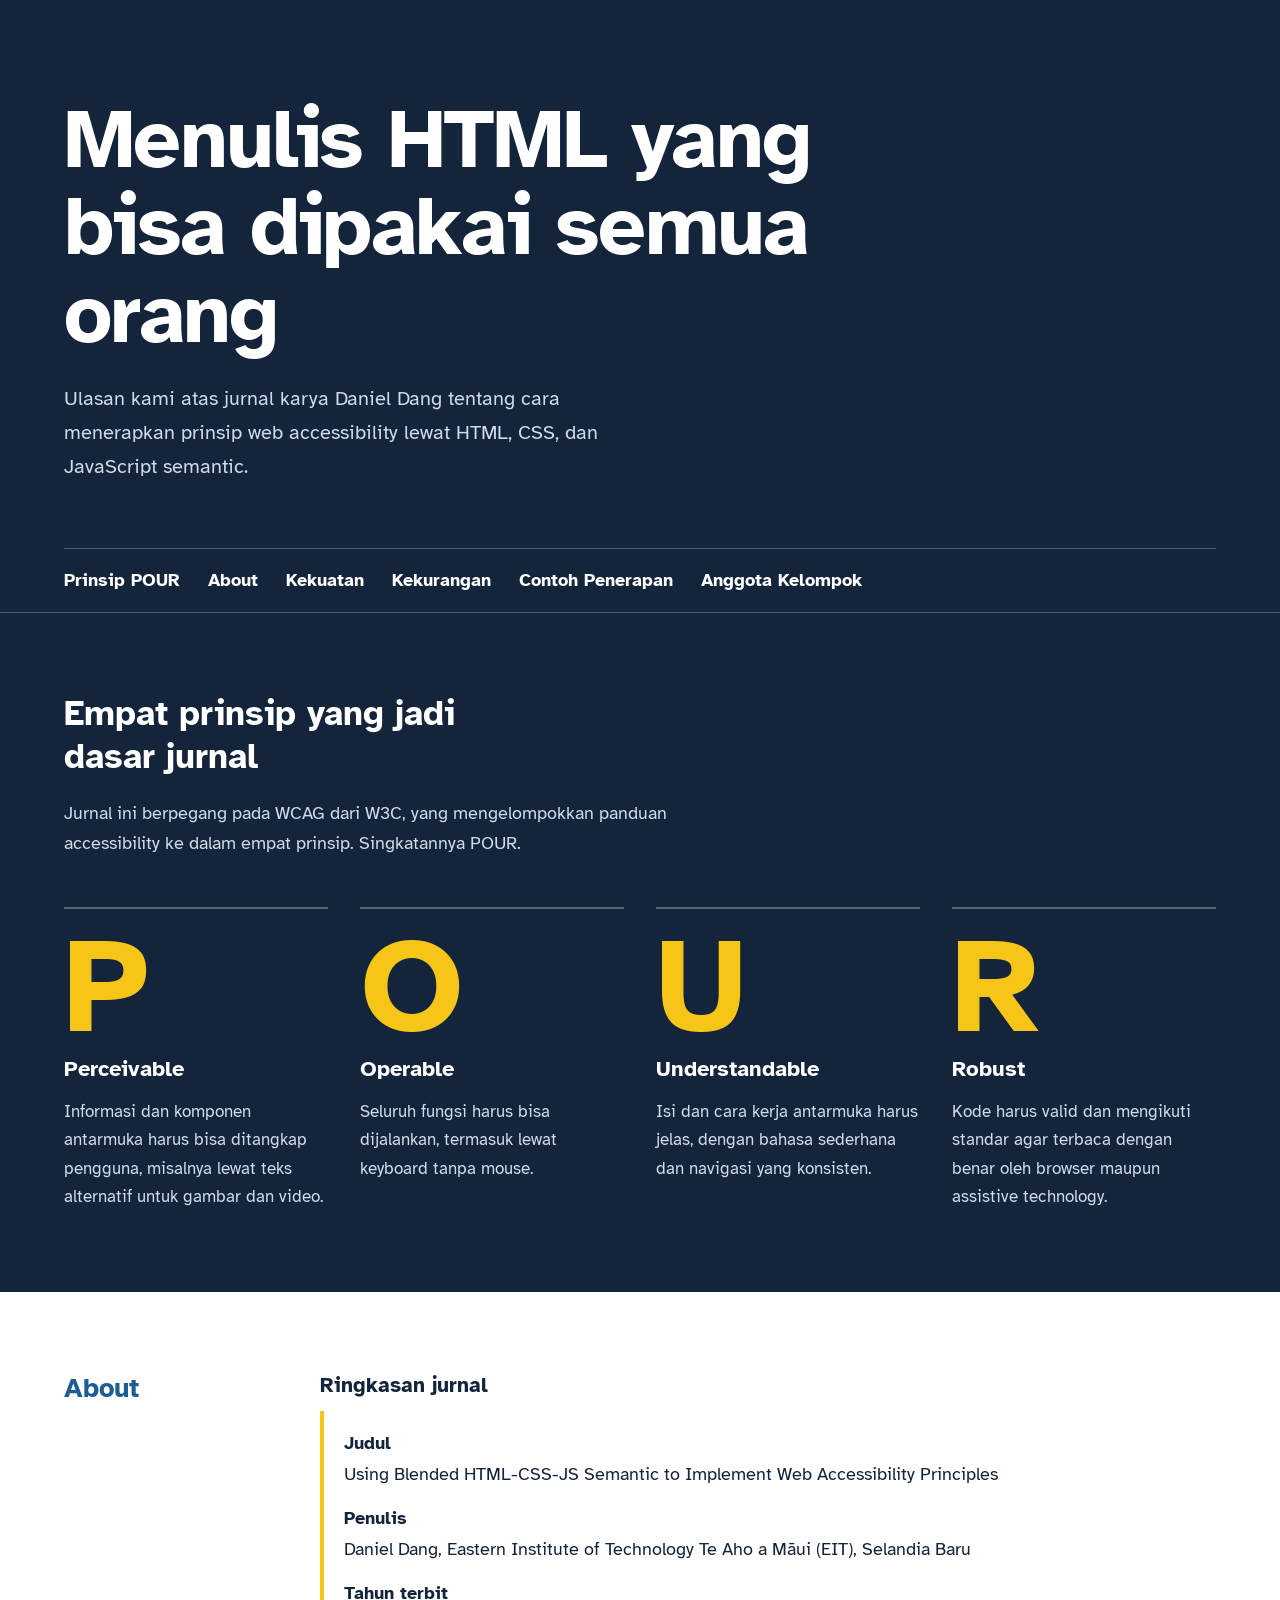
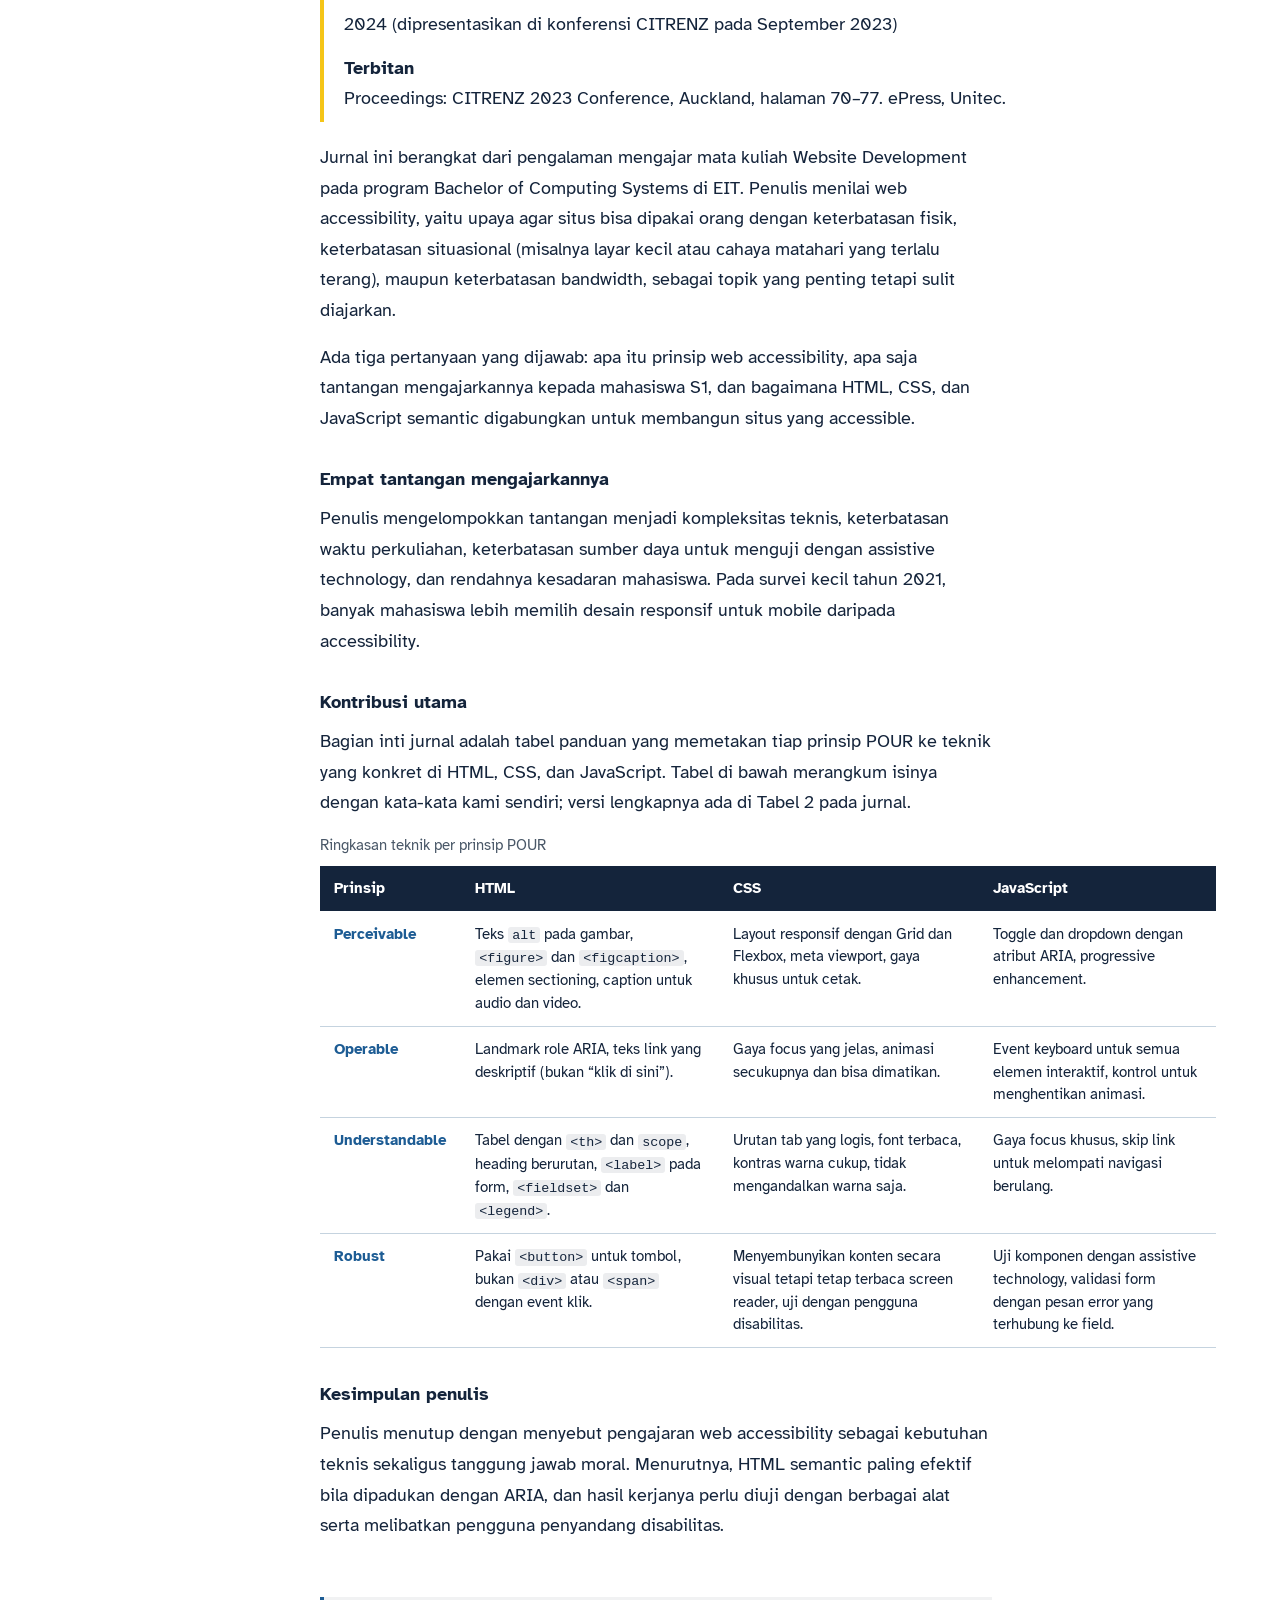
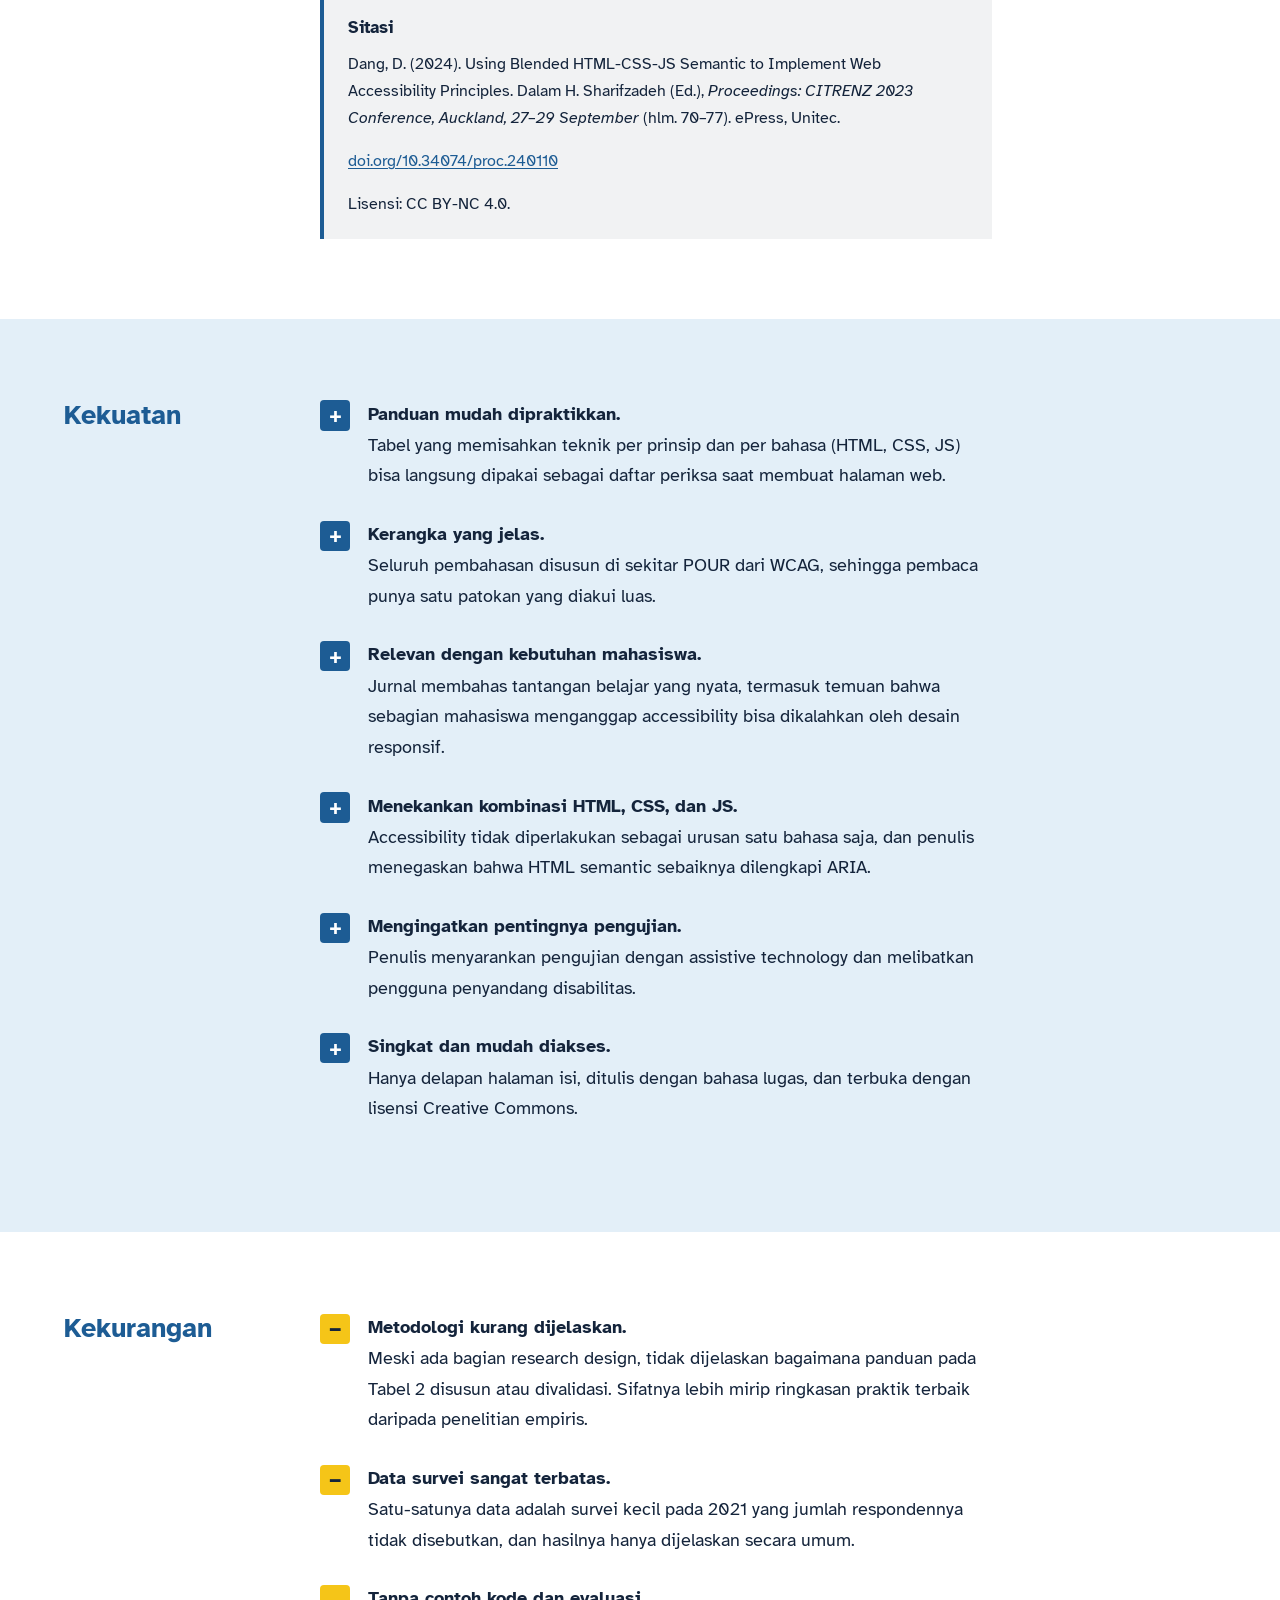
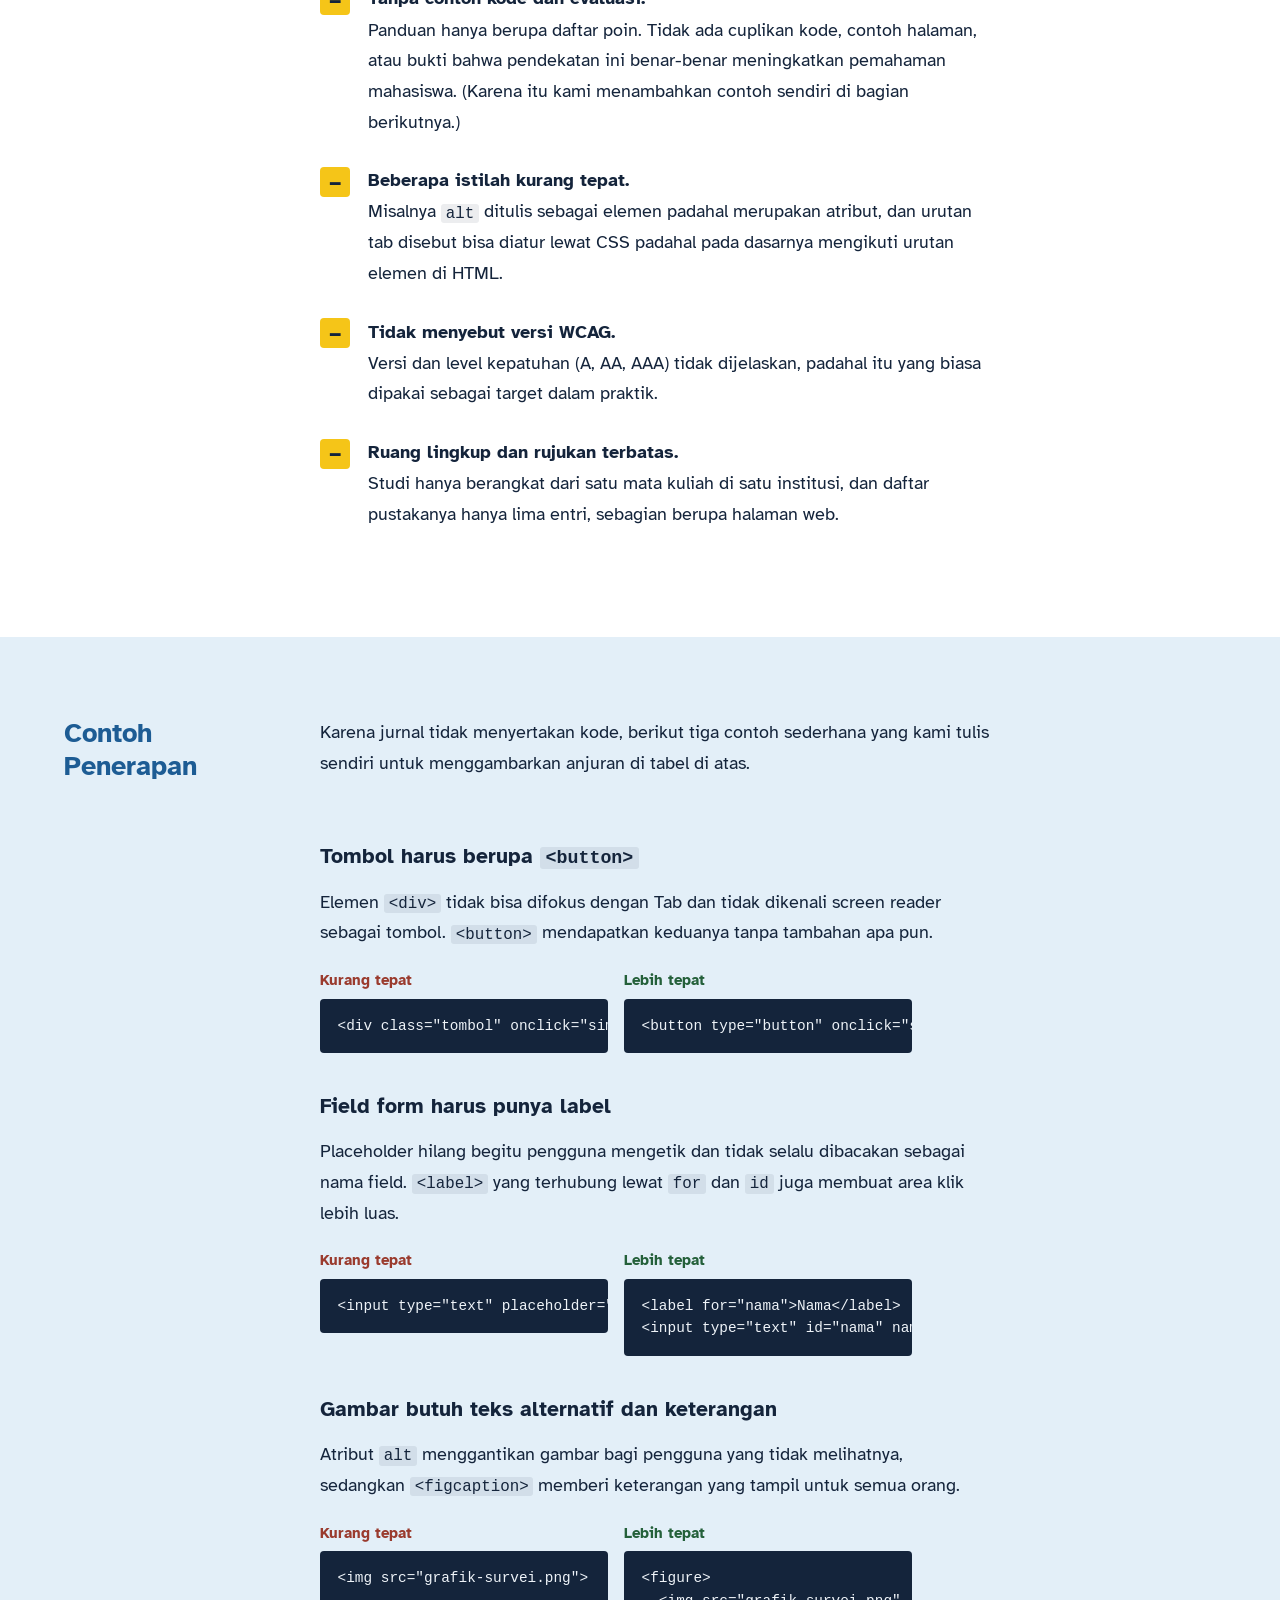
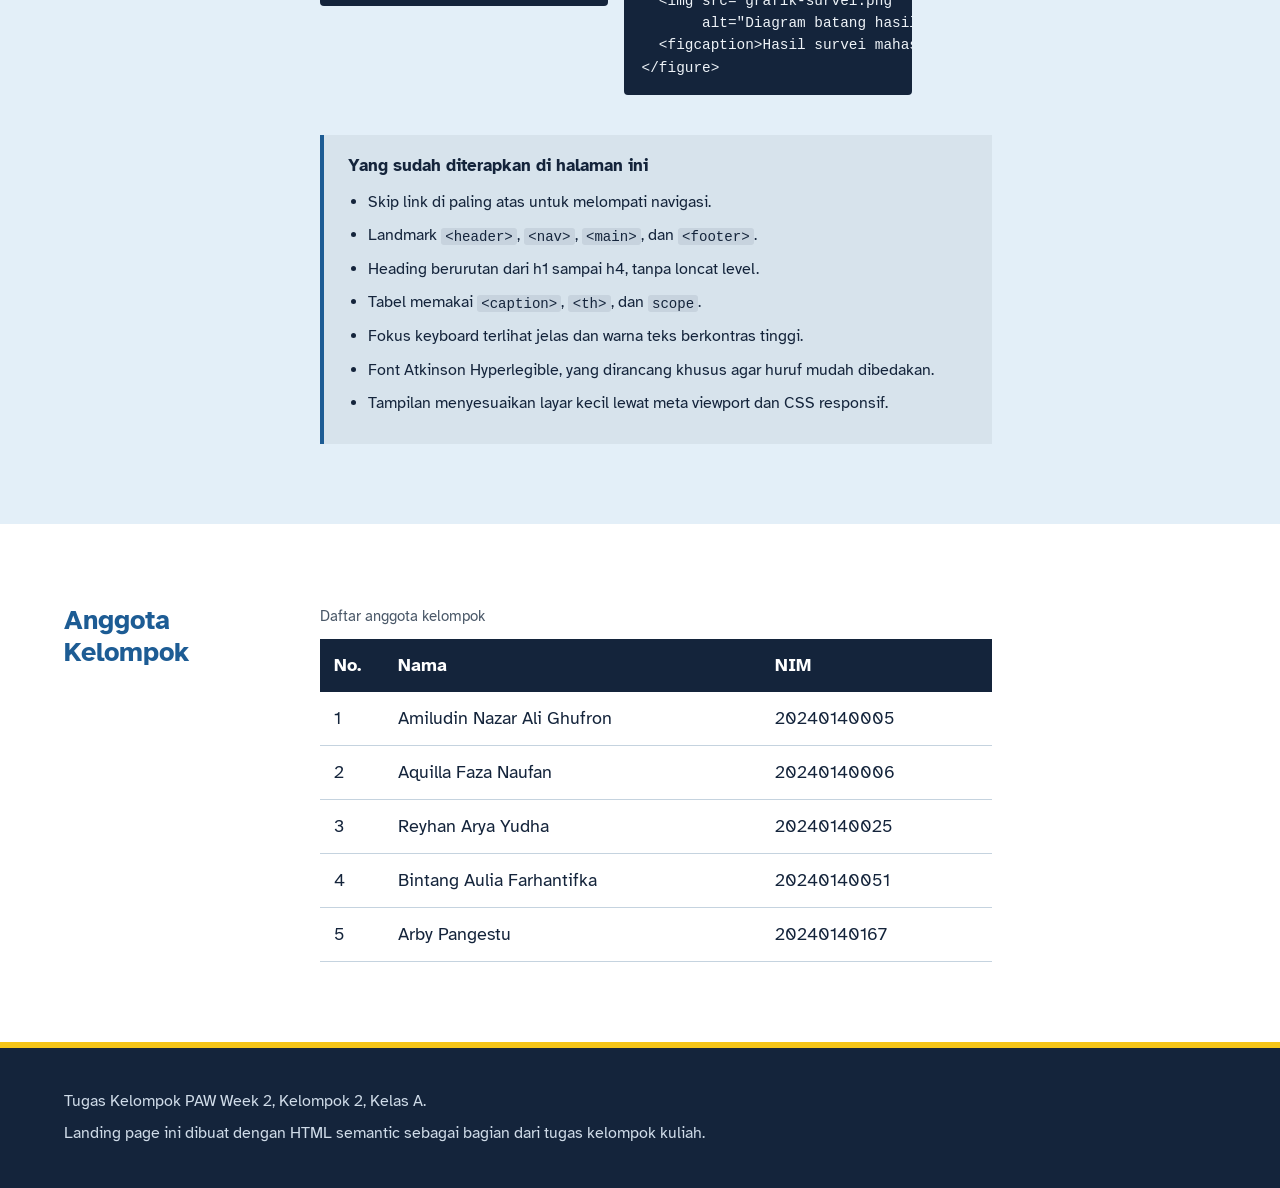
==== index.html @ 404c55da "Membuat HTML Semantic (tugas week 2)" ====
<!DOCTYPE html>
<html lang="id">
<head>
  <meta charset="UTF-8">
  <meta name="viewport" content="width=device-width, initial-scale=1">
  <title>Web Accessibility dan HTML-CSS-JS Semantic | Review Jurnal</title>
  <meta name="description" content="Review jurnal Using Blended HTML-CSS-JS Semantic to Implement Web Accessibility Principles karya Daniel Dang.">

  <!-- Atkinson Hyperlegible: font yang dirancang Braille Institute untuk keterbacaan. Jika offline, otomatis memakai font sistem. -->
  <link rel="preconnect" href="https://fonts.googleapis.com">
  <link rel="preconnect" href="https://fonts.gstatic.com" crossorigin>
  <link href="https://fonts.googleapis.com/css2?family=Atkinson+Hyperlegible:ital,wght@0,400;0,700;1,400&display=swap" rel="stylesheet">

  <link rel="stylesheet" href="style.css">
</head>
<body>

  <a class="skip-link" href="#konten">Lewati ke konten utama</a>

  <header>
    <h1>Menulis HTML yang bisa dipakai semua orang</h1>
    <p class="subtitle">
      Ulasan kami atas jurnal karya Daniel Dang tentang cara menerapkan
      prinsip web accessibility lewat HTML, CSS, dan JavaScript semantic.
    </p>

    <nav aria-label="Navigasi bagian halaman">
      <ul>
        <li><a href="#pour">Prinsip POUR</a></li>
        <li><a href="#about">About</a></li>
        <li><a href="#kekuatan">Kekuatan</a></li>
        <li><a href="#kekurangan">Kekurangan</a></li>
        <li><a href="#contoh">Contoh Penerapan</a></li>
        <li><a href="#anggota">Anggota Kelompok</a></li>
      </ul>
    </nav>
  </header>

  <main id="konten">

    <section id="pour" aria-labelledby="judul-pour">
      <h2 id="judul-pour">Empat prinsip yang jadi dasar jurnal</h2>
      <p>
        Jurnal ini berpegang pada WCAG dari W3C, yang mengelompokkan panduan
        accessibility ke dalam empat prinsip. Singkatannya POUR.
      </p>
      <dl>
        <div>
          <dt data-huruf="P">Perceivable</dt>
          <dd>Informasi dan komponen antarmuka harus bisa ditangkap pengguna, misalnya lewat teks alternatif untuk gambar dan video.</dd>
        </div>
        <div>
          <dt data-huruf="O">Operable</dt>
          <dd>Seluruh fungsi harus bisa dijalankan, termasuk lewat keyboard tanpa mouse.</dd>
        </div>
        <div>
          <dt data-huruf="U">Understandable</dt>
          <dd>Isi dan cara kerja antarmuka harus jelas, dengan bahasa sederhana dan navigasi yang konsisten.</dd>
        </div>
        <div>
          <dt data-huruf="R">Robust</dt>
          <dd>Kode harus valid dan mengikuti standar agar terbaca dengan benar oleh browser maupun assistive technology.</dd>
        </div>
      </dl>
    </section>

    <section id="about" aria-labelledby="judul-about">
      <h2 id="judul-about">About</h2>

      <article>
        <h3>Ringkasan jurnal</h3>

        <dl class="meta">
          <dt>Judul</dt>
          <dd>Using Blended HTML-CSS-JS Semantic to Implement Web Accessibility Principles</dd>

          <dt>Penulis</dt>
          <dd>Daniel Dang, Eastern Institute of Technology Te Aho a Māui (EIT), Selandia Baru</dd>

          <dt>Tahun terbit</dt>
          <dd><time datetime="2024">2024</time> (dipresentasikan di konferensi CITRENZ pada September 2023)</dd>

          <dt>Terbitan</dt>
          <dd>Proceedings: CITRENZ 2023 Conference, Auckland, halaman 70&ndash;77. ePress, Unitec.</dd>
        </dl>

        <p>
          Jurnal ini berangkat dari pengalaman mengajar mata kuliah Website Development
          pada program Bachelor of Computing Systems di EIT. Penulis menilai web
          accessibility, yaitu upaya agar situs bisa dipakai orang dengan keterbatasan
          fisik, keterbatasan situasional (misalnya layar kecil atau cahaya matahari
          yang terlalu terang), maupun keterbatasan bandwidth, sebagai topik yang
          penting tetapi sulit diajarkan.
        </p>

        <p>
          Ada tiga pertanyaan yang dijawab: apa itu prinsip web accessibility, apa saja
          tantangan mengajarkannya kepada mahasiswa S1, dan bagaimana HTML, CSS, dan
          JavaScript semantic digabungkan untuk membangun situs yang accessible.
        </p>

        <h4>Empat tantangan mengajarkannya</h4>
        <p>
          Penulis mengelompokkan tantangan menjadi kompleksitas teknis, keterbatasan
          waktu perkuliahan, keterbatasan sumber daya untuk menguji dengan assistive
          technology, dan rendahnya kesadaran mahasiswa. Pada survei kecil tahun 2021,
          banyak mahasiswa lebih memilih desain responsif untuk mobile daripada
          accessibility.
        </p>

        <h4>Kontribusi utama</h4>
        <p>
          Bagian inti jurnal adalah tabel panduan yang memetakan tiap prinsip POUR ke
          teknik yang konkret di HTML, CSS, dan JavaScript. Tabel di bawah merangkum
          isinya dengan kata-kata kami sendiri; versi lengkapnya ada di Tabel 2 pada
          jurnal.
        </p>

        <div class="tabel-scroll" role="region" aria-labelledby="cap-pour" tabindex="0">
          <table class="pour">
            <caption id="cap-pour">Ringkasan teknik per prinsip POUR</caption>
            <thead>
              <tr>
                <th scope="col">Prinsip</th>
                <th scope="col">HTML</th>
                <th scope="col">CSS</th>
                <th scope="col">JavaScript</th>
              </tr>
            </thead>
            <tbody>
              <tr>
                <th scope="row">Perceivable</th>
                <td>Teks <code>alt</code> pada gambar, <code>&lt;figure&gt;</code> dan <code>&lt;figcaption&gt;</code>, elemen sectioning, caption untuk audio dan video.</td>
                <td>Layout responsif dengan Grid dan Flexbox, meta viewport, gaya khusus untuk cetak.</td>
                <td>Toggle dan dropdown dengan atribut ARIA, progressive enhancement.</td>
              </tr>
              <tr>
                <th scope="row">Operable</th>
                <td>Landmark role ARIA, teks link yang deskriptif (bukan &ldquo;klik di sini&rdquo;).</td>
                <td>Gaya focus yang jelas, animasi secukupnya dan bisa dimatikan.</td>
                <td>Event keyboard untuk semua elemen interaktif, kontrol untuk menghentikan animasi.</td>
              </tr>
              <tr>
                <th scope="row">Understandable</th>
                <td>Tabel dengan <code>&lt;th&gt;</code> dan <code>scope</code>, heading berurutan, <code>&lt;label&gt;</code> pada form, <code>&lt;fieldset&gt;</code> dan <code>&lt;legend&gt;</code>.</td>
                <td>Urutan tab yang logis, font terbaca, kontras warna cukup, tidak mengandalkan warna saja.</td>
                <td>Gaya focus khusus, skip link untuk melompati navigasi berulang.</td>
              </tr>
              <tr>
                <th scope="row">Robust</th>
                <td>Pakai <code>&lt;button&gt;</code> untuk tombol, bukan <code>&lt;div&gt;</code> atau <code>&lt;span&gt;</code> dengan event klik.</td>
                <td>Menyembunyikan konten secara visual tetapi tetap terbaca screen reader, uji dengan pengguna disabilitas.</td>
                <td>Uji komponen dengan assistive technology, validasi form dengan pesan error yang terhubung ke field.</td>
              </tr>
            </tbody>
          </table>
        </div>

        <h4>Kesimpulan penulis</h4>
        <p>
          Penulis menutup dengan menyebut pengajaran web accessibility sebagai
          kebutuhan teknis sekaligus tanggung jawab moral. Menurutnya, HTML semantic
          paling efektif bila dipadukan dengan ARIA, dan hasil kerjanya perlu diuji
          dengan berbagai alat serta melibatkan pengguna penyandang disabilitas.
        </p>
      </article>

      <aside aria-labelledby="judul-sitasi">
        <h3 id="judul-sitasi">Sitasi</h3>
        <p>
          Dang, D. (2024). Using Blended HTML-CSS-JS Semantic to Implement Web
          Accessibility Principles. Dalam H. Sharifzadeh (Ed.),
          <cite>Proceedings: CITRENZ 2023 Conference, Auckland, 27&ndash;29 September</cite>
          (hlm. 70&ndash;77). ePress, Unitec.
        </p>
        <p>
          <a href="https://doi.org/10.34074/proc.240110">doi.org/10.34074/proc.240110</a>
        </p>
        <p>Lisensi: CC BY-NC 4.0.</p>
      </aside>
    </section>

    <section id="kekuatan" aria-labelledby="judul-kekuatan">
      <h2 id="judul-kekuatan">Kekuatan</h2>
      <ul>
        <li>
          <strong>Panduan mudah dipraktikkan.</strong>
          Tabel yang memisahkan teknik per prinsip dan per bahasa (HTML, CSS, JS)
          bisa langsung dipakai sebagai daftar periksa saat membuat halaman web.
        </li>
        <li>
          <strong>Kerangka yang jelas.</strong>
          Seluruh pembahasan disusun di sekitar POUR dari WCAG, sehingga pembaca
          punya satu patokan yang diakui luas.
        </li>
        <li>
          <strong>Relevan dengan kebutuhan mahasiswa.</strong>
          Jurnal membahas tantangan belajar yang nyata, termasuk temuan bahwa
          sebagian mahasiswa menganggap accessibility bisa dikalahkan oleh desain
          responsif.
        </li>
        <li>
          <strong>Menekankan kombinasi HTML, CSS, dan JS.</strong>
          Accessibility tidak diperlakukan sebagai urusan satu bahasa saja, dan
          penulis menegaskan bahwa HTML semantic sebaiknya dilengkapi ARIA.
        </li>
        <li>
          <strong>Mengingatkan pentingnya pengujian.</strong>
          Penulis menyarankan pengujian dengan assistive technology dan melibatkan
          pengguna penyandang disabilitas.
        </li>
        <li>
          <strong>Singkat dan mudah diakses.</strong>
          Hanya delapan halaman isi, ditulis dengan bahasa lugas, dan terbuka
          dengan lisensi Creative Commons.
        </li>
      </ul>
    </section>

    <section id="kekurangan" aria-labelledby="judul-kekurangan">
      <h2 id="judul-kekurangan">Kekurangan</h2>
      <ul>
        <li>
          <strong>Metodologi kurang dijelaskan.</strong>
          Meski ada bagian research design, tidak dijelaskan bagaimana panduan pada
          Tabel 2 disusun atau divalidasi. Sifatnya lebih mirip ringkasan praktik
          terbaik daripada penelitian empiris.
        </li>
        <li>
          <strong>Data survei sangat terbatas.</strong>
          Satu-satunya data adalah survei kecil pada 2021 yang jumlah respondennya
          tidak disebutkan, dan hasilnya hanya dijelaskan secara umum.
        </li>
        <li>
          <strong>Tanpa contoh kode dan evaluasi.</strong>
          Panduan hanya berupa daftar poin. Tidak ada cuplikan kode, contoh
          halaman, atau bukti bahwa pendekatan ini benar-benar meningkatkan
          pemahaman mahasiswa. (Karena itu kami menambahkan contoh sendiri di
          bagian berikutnya.)
        </li>
        <li>
          <strong>Beberapa istilah kurang tepat.</strong>
          Misalnya <code>alt</code> ditulis sebagai elemen padahal merupakan
          atribut, dan urutan tab disebut bisa diatur lewat CSS padahal pada
          dasarnya mengikuti urutan elemen di HTML.
        </li>
        <li>
          <strong>Tidak menyebut versi WCAG.</strong>
          Versi dan level kepatuhan (A, AA, AAA) tidak dijelaskan, padahal itu
          yang biasa dipakai sebagai target dalam praktik.
        </li>
        <li>
          <strong>Ruang lingkup dan rujukan terbatas.</strong>
          Studi hanya berangkat dari satu mata kuliah di satu institusi, dan daftar
          pustakanya hanya lima entri, sebagian berupa halaman web.
        </li>
      </ul>
    </section>

    <section id="contoh" aria-labelledby="judul-contoh">
      <h2 id="judul-contoh">Contoh Penerapan</h2>
      <p>
        Karena jurnal tidak menyertakan kode, berikut tiga contoh sederhana yang
        kami tulis sendiri untuk menggambarkan anjuran di tabel di atas.
      </p>

      <article>
        <h3>Tombol harus berupa <code>&lt;button&gt;</code></h3>
        <p>
          Elemen <code>&lt;div&gt;</code> tidak bisa difokus dengan Tab dan tidak
          dikenali screen reader sebagai tombol. <code>&lt;button&gt;</code>
          mendapatkan keduanya tanpa tambahan apa pun.
        </p>
        <figure>
          <figcaption>Kurang tepat</figcaption>
          <pre tabindex="0"><code>&lt;div class="tombol" onclick="simpan()"&gt;Simpan&lt;/div&gt;</code></pre>
        </figure>
        <figure>
          <figcaption>Lebih tepat</figcaption>
          <pre tabindex="0"><code>&lt;button type="button" onclick="simpan()"&gt;Simpan&lt;/button&gt;</code></pre>
        </figure>
      </article>

      <article>
        <h3>Field form harus punya label</h3>
        <p>
          Placeholder hilang begitu pengguna mengetik dan tidak selalu dibacakan
          sebagai nama field. <code>&lt;label&gt;</code> yang terhubung lewat
          <code>for</code> dan <code>id</code> juga membuat area klik lebih luas.
        </p>
        <figure>
          <figcaption>Kurang tepat</figcaption>
          <pre tabindex="0"><code>&lt;input type="text" placeholder="Nama"&gt;</code></pre>
        </figure>
        <figure>
          <figcaption>Lebih tepat</figcaption>
          <pre tabindex="0"><code>&lt;label for="nama"&gt;Nama&lt;/label&gt;
&lt;input type="text" id="nama" name="nama"&gt;</code></pre>
        </figure>
      </article>

      <article>
        <h3>Gambar butuh teks alternatif dan keterangan</h3>
        <p>
          Atribut <code>alt</code> menggantikan gambar bagi pengguna yang tidak
          melihatnya, sedangkan <code>&lt;figcaption&gt;</code> memberi keterangan
          yang tampil untuk semua orang.
        </p>
        <figure>
          <figcaption>Kurang tepat</figcaption>
          <pre tabindex="0"><code>&lt;img src="grafik-survei.png"&gt;</code></pre>
        </figure>
        <figure>
          <figcaption>Lebih tepat</figcaption>
          <pre tabindex="0"><code>&lt;figure&gt;
  &lt;img src="grafik-survei.png"
       alt="Diagram batang hasil survei mahasiswa tahun 2021"&gt;
  &lt;figcaption&gt;Hasil survei mahasiswa, 2021&lt;/figcaption&gt;
&lt;/figure&gt;</code></pre>
        </figure>
      </article>

      <aside aria-labelledby="judul-halaman-ini">
        <h3 id="judul-halaman-ini">Yang sudah diterapkan di halaman ini</h3>
        <ul>
          <li>Skip link di paling atas untuk melompati navigasi.</li>
          <li>Landmark <code>&lt;header&gt;</code>, <code>&lt;nav&gt;</code>, <code>&lt;main&gt;</code>, dan <code>&lt;footer&gt;</code>.</li>
          <li>Heading berurutan dari h1 sampai h4, tanpa loncat level.</li>
          <li>Tabel memakai <code>&lt;caption&gt;</code>, <code>&lt;th&gt;</code>, dan <code>scope</code>.</li>
          <li>Fokus keyboard terlihat jelas dan warna teks berkontras tinggi.</li>
          <li>Font Atkinson Hyperlegible, yang dirancang khusus agar huruf mudah dibedakan.</li>
          <li>Tampilan menyesuaikan layar kecil lewat meta viewport dan CSS responsif.</li>
        </ul>
      </aside>
    </section>

    <section id="anggota" aria-labelledby="judul-anggota">
      <h2 id="judul-anggota">Anggota Kelompok</h2>
      <table>
        <caption>Daftar anggota kelompok</caption>
        <thead>
          <tr>
            <th scope="col">No.</th>
            <th scope="col">Nama</th>
            <th scope="col">NIM</th>
          </tr>
        </thead>
        <tbody>
          <tr>
            <td>1</td>
            <td>Amiludin Nazar Ali Ghufron</td>
            <td>20240140005</td>
          </tr>
          <tr>
            <td>2</td>
            <td>Aquilla Faza Naufan</td>
            <td>20240140006</td>
          </tr>
          <tr>
            <td>3</td>
            <td>Reyhan Arya Yudha</td>
            <td>20240140025</td>
          </tr>
          <tr>
            <td>4</td>
            <td>Bintang Aulia Farhantifka</td>
            <td>20240140051</td>
          </tr>
          <tr>
            <td>5</td>
            <td>Arby Pangestu</td>
            <td>20240140167</td>
          </tr>
        </tbody>
      </table>
    </section>

  </main>

  <footer>
    <p>Tugas Kelompok PAW Week 2, Kelompok 2, Kelas A.</p>
    <p>Landing page ini dibuat dengan HTML semantic sebagai bagian dari tugas kelompok kuliah.</p>
  </footer>

</body>
</html>
---- style.css ----
:root {
  --navy: #14243b;
  --biru: #1d5c94;
  --langit: #e3eff8;
  --kuning: #f5c518;
  --teks: #14243b;
  --redup: #4a5868;
  --terang: #cfdbe8;
  --garis: #c5d3df;
  --putih: #ffffff;
  --salah: #9a3b2e;
  --benar: #24603a;
}

* {
  box-sizing: border-box;
}

html {
  scroll-behavior: smooth;
  scroll-padding-top: 1rem;
}

@media (prefers-reduced-motion: reduce) {
  html {
    scroll-behavior: auto;
  }
}

body {
  margin: 0;
  font-family: "Atkinson Hyperlegible", system-ui, -apple-system, "Segoe UI", Roboto, Arial, sans-serif;
  font-size: 1.125rem;
  line-height: 1.7;
  color: var(--teks);
  background: var(--putih);
}

a {
  color: var(--biru);
  text-underline-offset: 0.15em;
}

a:hover {
  color: var(--navy);
}

:focus-visible {
  outline: 3px solid var(--biru);
  outline-offset: 3px;
  border-radius: 2px;
}

header :focus-visible,
#pour :focus-visible,
footer :focus-visible {
  outline-color: var(--kuning);
}

/* Skip link */
.skip-link {
  position: absolute;
  left: 1rem;
  top: -5rem;
  padding: 0.6rem 1rem;
  background: var(--kuning);
  color: var(--navy);
  font-weight: 700;
  z-index: 10;
}

.skip-link:focus {
  top: 1rem;
}

/* Lebar konten: rata tengah dengan maksimum 72rem, tanpa pembungkus tambahan */
header,
section,
footer {
  padding-inline: max(1.25rem, calc((100% - 72rem) / 2));
}

/* Header / hero */
header {
  padding-top: clamp(3rem, 8vw, 6rem);
  background: var(--navy);
  color: var(--putih);
}

h1 {
  margin: 0 0 1.5rem;
  max-width: 16ch;
  font-size: clamp(2.5rem, 7.5vw, 5.25rem);
  font-weight: 700;
  line-height: 1.04;
  letter-spacing: -0.02em;
}

.subtitle {
  margin: 0;
  max-width: 36rem;
  font-size: 1.25rem;
  color: var(--terang);
}

nav {
  margin-top: clamp(2.5rem, 6vw, 4rem);
  border-top: 1px solid rgba(255, 255, 255, 0.25);
}

nav ul {
  margin: 0;
  padding: 0;
  list-style: none;
  display: flex;
  flex-wrap: wrap;
  gap: 0 1.75rem;
}

nav a {
  display: inline-block;
  padding: 1rem 0 0.85rem;
  border-bottom: 3px solid transparent;
  color: var(--putih);
  font-weight: 700;
  text-decoration: none;
}

nav a:hover {
  color: var(--putih);
  border-bottom-color: var(--kuning);
}

/* Section */
main {
  display: block;
}

section {
  padding-block: clamp(3rem, 7vw, 5rem);
}

@media (min-width: 56rem) {
  section:not(#pour) {
    display: grid;
    grid-template-columns: 13rem minmax(0, 1fr);
    column-gap: 3rem;
  }

  section:not(#pour) > h2 {
    grid-column: 1;
  }

  section:not(#pour) > *:not(h2) {
    grid-column: 2;
  }
}

#about,
#anggota,
#kekurangan {
  background: var(--putih);
}

#kekuatan,
#contoh {
  background: var(--langit);
}

h2 {
  margin: 0 0 1.25rem;
  font-size: 1.7rem;
  font-weight: 700;
  line-height: 1.2;
  color: var(--biru);
}

h3 {
  margin: 0 0 0.75rem;
  font-size: 1.3rem;
  line-height: 1.3;
}

h4 {
  margin: 2rem 0 0.5rem;
  font-size: 1.1rem;
}

p {
  margin: 0 0 1rem;
  max-width: 42rem;
}

code {
  font-family: ui-monospace, SFMono-Regular, Consolas, monospace;
  font-size: 0.88em;
  background: rgba(20, 36, 59, 0.08);
  padding: 0.05em 0.3em;
  border-radius: 3px;
}

/* Band POUR */
#pour {
  background: var(--navy);
  color: var(--putih);
  border-top: 1px solid rgba(255, 255, 255, 0.25);
}

#pour h2 {
  max-width: 30rem;
  font-size: clamp(1.6rem, 3.5vw, 2.2rem);
  color: var(--putih);
}

#pour > p {
  color: var(--terang);
  margin-bottom: 3rem;
}

#pour dl {
  margin: 0;
  display: grid;
  grid-template-columns: repeat(auto-fit, minmax(14rem, 1fr));
  gap: 2.5rem 2rem;
}

#pour dl > div {
  padding-top: 1rem;
  border-top: 2px solid rgba(255, 255, 255, 0.3);
}

#pour dt {
  margin: 0;
  font-size: 1.35rem;
  font-weight: 700;
  color: var(--putih);
}

/* Huruf besar dibuat dengan CSS; teks alternatif kosong agar tidak dibaca dua kali oleh screen reader */
#pour dt::before {
  content: attr(data-huruf);
  content: attr(data-huruf) / "";
  display: block;
  margin-bottom: 0.25rem;
  font-size: clamp(5.5rem, 13vw, 8.5rem);
  font-weight: 700;
  line-height: 0.9;
  color: var(--kuning);
}

#pour dd {
  margin: 0.6rem 0 0;
  color: var(--terang);
  font-size: 1.05rem;
}

/* Daftar definisi lain */
dl {
  margin: 0 0 1.25rem;
}

dt {
  font-weight: 700;
  margin-top: 0.85rem;
}

dd {
  margin: 0;
  max-width: 42rem;
}

.meta {
  padding: 0.25rem 0 0.5rem 1.25rem;
  border-left: 4px solid var(--kuning);
}

/* Kekuatan dan kekurangan */
#kekuatan ul,
#kekurangan ul {
  margin: 0;
  padding: 0;
  list-style: none;
  max-width: 42rem;
}

#kekuatan li,
#kekurangan li {
  position: relative;
  margin-bottom: 1.75rem;
  padding-left: 3rem;
}

#kekuatan li::before,
#kekurangan li::before {
  position: absolute;
  left: 0;
  top: 0.1rem;
  width: 1.9rem;
  height: 1.9rem;
  display: grid;
  place-items: center;
  border-radius: 4px;
  font-size: 1.3rem;
  font-weight: 700;
  line-height: 1;
}

#kekuatan li::before {
  content: "+";
  content: "+" / "";
  background: var(--biru);
  color: var(--putih);
}

#kekurangan li::before {
  content: "\2212";
  content: "\2212" / "";
  background: var(--kuning);
  color: var(--navy);
}

#kekuatan li strong,
#kekurangan li strong {
  display: block;
  font-size: 1.15rem;
}

/* Aside */
aside {
  margin-top: 2.5rem;
  padding: 1.25rem 1.5rem;
  max-width: 42rem;
  background: rgba(20, 36, 59, 0.06);
  border-left: 4px solid var(--biru);
  font-size: 1rem;
}

aside h3 {
  font-size: 1.05rem;
}

aside p:last-child,
aside ul:last-child {
  margin-bottom: 0;
}

aside ul {
  margin: 0;
  padding-left: 1.25rem;
}

aside li {
  margin-bottom: 0.4rem;
}

/* Tabel umum */
table {
  width: 100%;
  border-collapse: collapse;
}

caption {
  text-align: left;
  color: var(--redup);
  padding-bottom: 0.6rem;
  font-size: 0.95rem;
}

th,
td {
  text-align: left;
  padding: 0.7rem 0.9rem;
  border-bottom: 1px solid var(--garis);
}

thead th {
  background: var(--navy);
  color: var(--putih);
  border-bottom: 0;
}

#anggota table {
  max-width: 42rem;
}

#anggota th:first-child,
#anggota td:first-child {
  width: 4rem;
}

/* Tabel POUR */
.tabel-scroll {
  margin: 0 0 1.5rem;
  overflow-x: auto;
}

.pour {
  min-width: 42rem;
  font-size: 0.95rem;
  line-height: 1.5;
}

.pour th,
.pour td {
  vertical-align: top;
}

.pour tbody th {
  font-weight: 700;
  white-space: nowrap;
  color: var(--biru);
}

/* Contoh kode */
#contoh article {
  margin-top: 2.5rem;
  display: grid;
  grid-template-columns: repeat(auto-fit, minmax(17rem, 1fr));
  gap: 1rem;
}

#contoh article > h3,
#contoh article > p {
  grid-column: 1 / -1;
}

#contoh article > h3 {
  margin-bottom: 0;
}

#contoh article > p {
  margin-bottom: 0.25rem;
}

figure {
  margin: 0;
  min-width: 0;
}

figcaption {
  margin-bottom: 0.3rem;
  font-size: 0.95rem;
  font-weight: 700;
}

figure:nth-of-type(1) figcaption {
  color: var(--salah);
}

figure:nth-of-type(2) figcaption {
  color: var(--benar);
}

pre {
  margin: 0;
  padding: 1rem 1.1rem;
  overflow-x: auto;
  background: var(--navy);
  color: #eef3f8;
  border-radius: 4px;
  font-size: 0.9rem;
  line-height: 1.55;
}

pre code {
  padding: 0;
  background: none;
  color: inherit;
  font-size: inherit;
}

/* Footer */
footer {
  padding-block: 2.5rem;
  background: var(--navy);
  color: var(--terang);
  border-top: 6px solid var(--kuning);
  font-size: 1rem;
}

footer p {
  margin: 0 0 0.3rem;
  max-width: none;
}
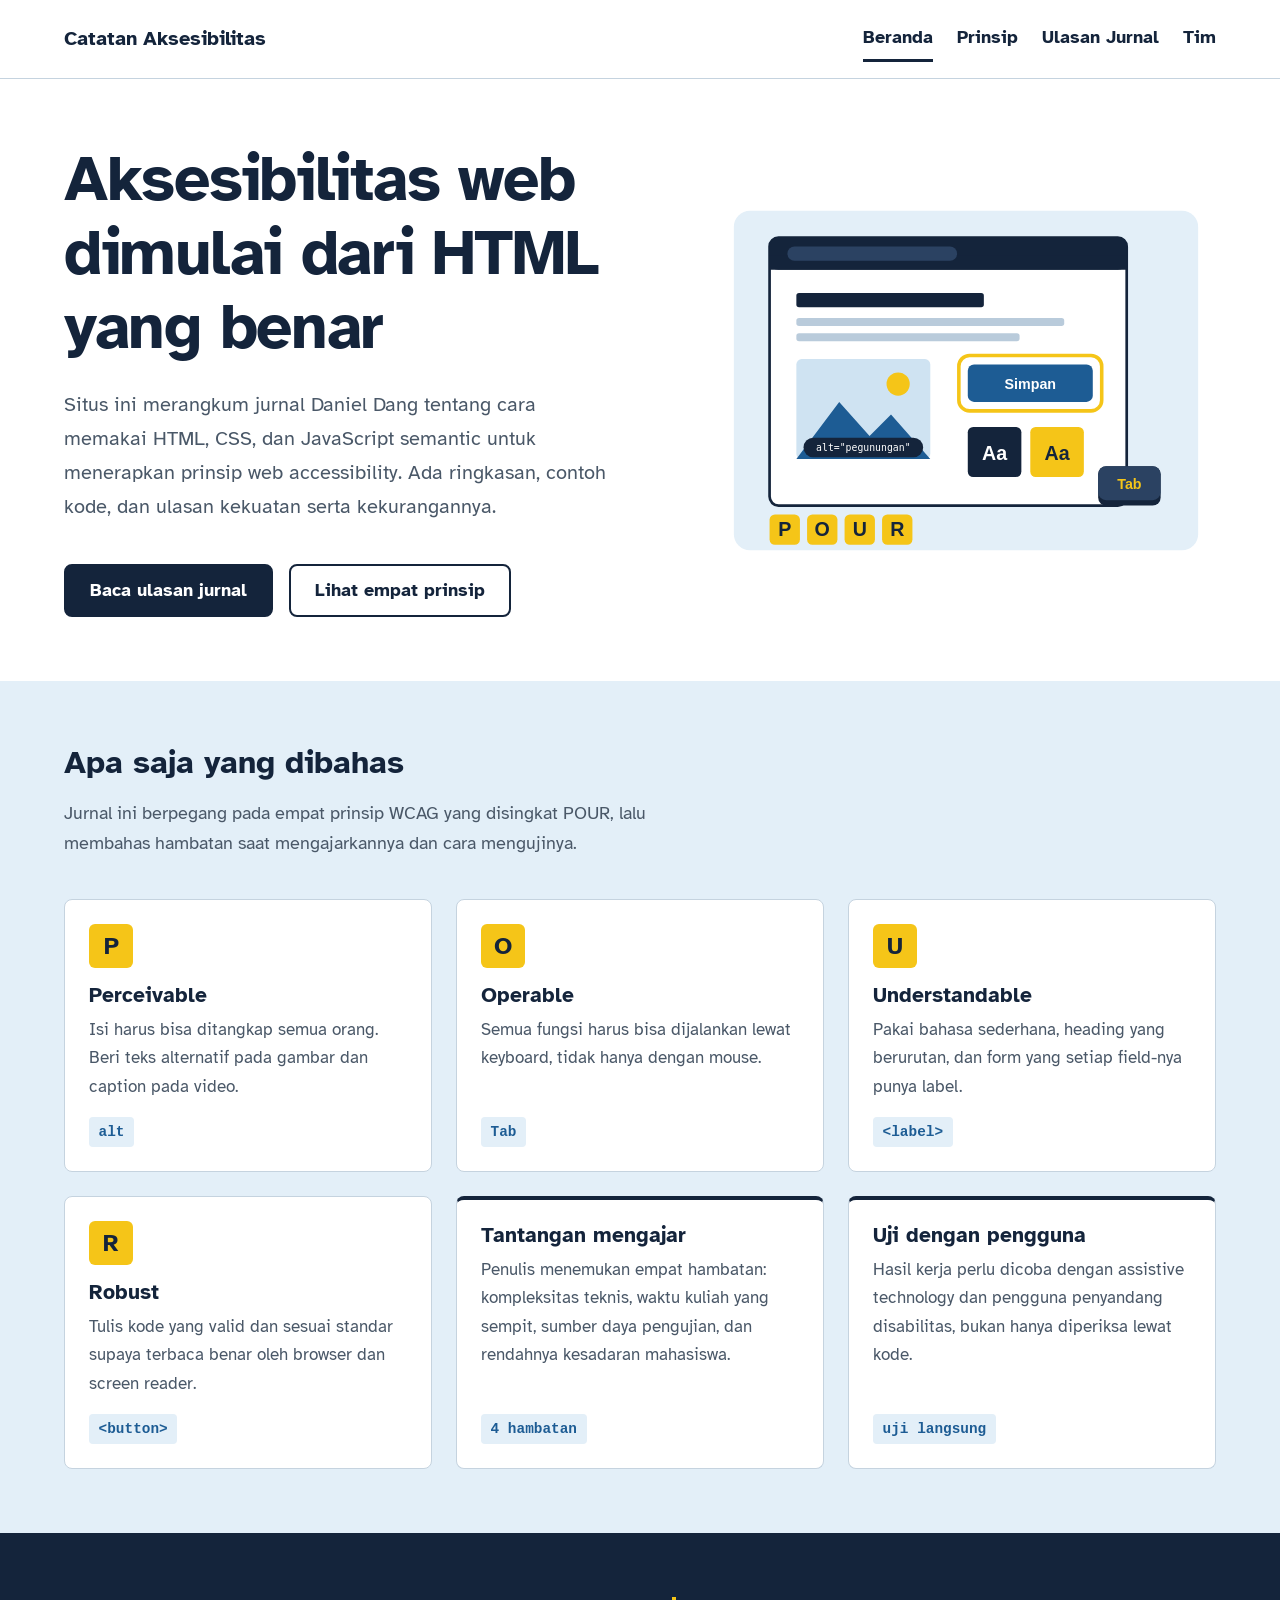
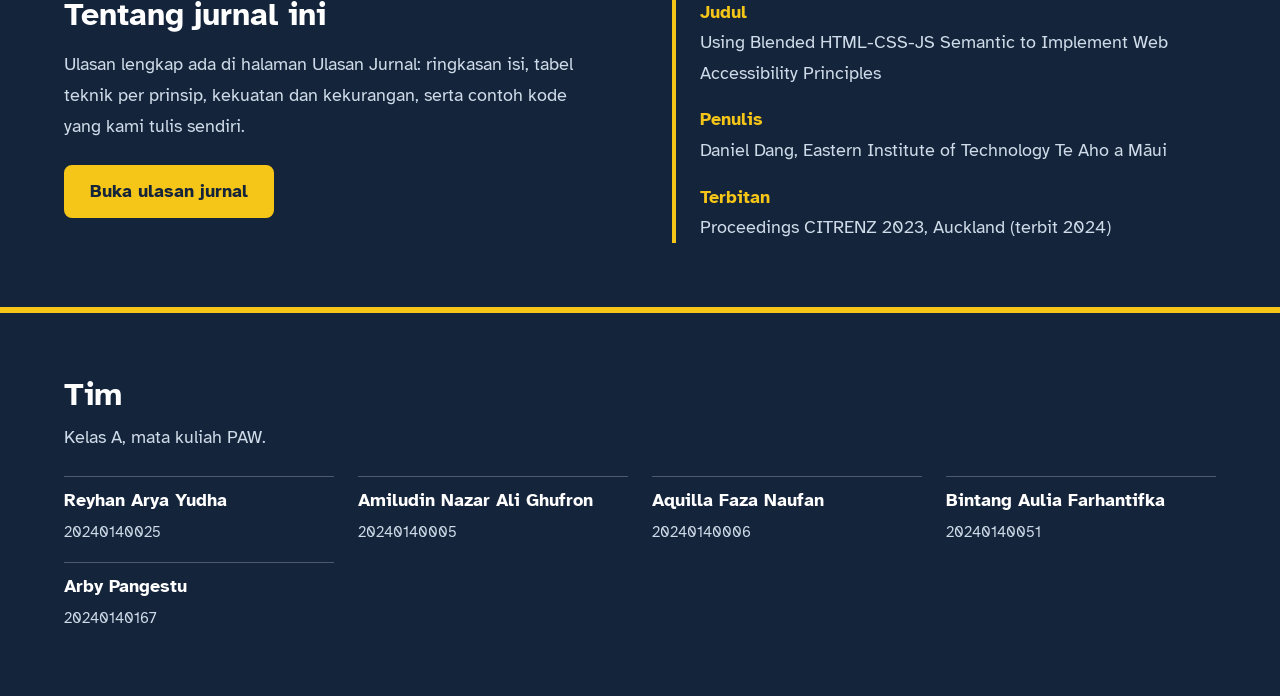
==== commit d02e7fa0: "menambah homepage responsive dan hubungkan dengan landing page (tugas week3)" ====
--- a/index.html
+++ b/index.html
@@ -2,384 +2,152 @@
 <html lang="id">
 <head>
   <meta charset="UTF-8">
-  <meta name="viewport" content="width=device-width, initial-scale=1">
-  <title>Web Accessibility dan HTML-CSS-JS Semantic | Review Jurnal</title>
-  <meta name="description" content="Review jurnal Using Blended HTML-CSS-JS Semantic to Implement Web Accessibility Principles karya Daniel Dang.">
+  <meta name="viewport" content="width=device-width, initial-scale=1, viewport-fit=cover">
+  <title>Catatan Aksesibilitas Web | Beranda</title>
+  <meta name="description" content="Ringkasan jurnal Daniel Dang tentang cara menerapkan prinsip web accessibility dengan HTML, CSS, dan JavaScript semantic.">
 
-  <!-- Atkinson Hyperlegible: font yang dirancang Braille Institute untuk keterbacaan. Jika offline, otomatis memakai font sistem. -->
+  <!-- Atkinson Hyperlegible: font yang dirancang untuk keterbacaan. Jika offline, otomatis memakai font sistem. -->
   <link rel="preconnect" href="https://fonts.googleapis.com">
   <link rel="preconnect" href="https://fonts.gstatic.com" crossorigin>
   <link href="https://fonts.googleapis.com/css2?family=Atkinson+Hyperlegible:ital,wght@0,400;0,700;1,400&display=swap" rel="stylesheet">
 
-  <link rel="stylesheet" href="style.css">
+  <link rel="stylesheet" href="home.css">
 </head>
 <body>
 
   <a class="skip-link" href="#konten">Lewati ke konten utama</a>
 
-  <header>
-    <h1>Menulis HTML yang bisa dipakai semua orang</h1>
-    <p class="subtitle">
-      Ulasan kami atas jurnal karya Daniel Dang tentang cara menerapkan
-      prinsip web accessibility lewat HTML, CSS, dan JavaScript semantic.
-    </p>
+  <header class="site-header">
+    <div class="container header-inner">
+      <a class="brand" href="index.html">Catatan Aksesibilitas</a>
 
-    <nav aria-label="Navigasi bagian halaman">
-      <ul>
-        <li><a href="#pour">Prinsip POUR</a></li>
-        <li><a href="#about">About</a></li>
-        <li><a href="#kekuatan">Kekuatan</a></li>
-        <li><a href="#kekurangan">Kekurangan</a></li>
-        <li><a href="#contoh">Contoh Penerapan</a></li>
-        <li><a href="#anggota">Anggota Kelompok</a></li>
-      </ul>
-    </nav>
+      <nav aria-label="Navigasi utama">
+        <ul class="menu">
+          <li><a href="index.html" aria-current="page">Beranda</a></li>
+          <li><a href="#fitur">Prinsip</a></li>
+          <li><a href="landing-jurnal.html">Ulasan Jurnal</a></li>
+          <li><a href="#tim">Tim</a></li>
+        </ul>
+      </nav>
+    </div>
   </header>
 
   <main id="konten">
 
-    <section id="pour" aria-labelledby="judul-pour">
-      <h2 id="judul-pour">Empat prinsip yang jadi dasar jurnal</h2>
-      <p>
-        Jurnal ini berpegang pada WCAG dari W3C, yang mengelompokkan panduan
-        accessibility ke dalam empat prinsip. Singkatannya POUR.
-      </p>
-      <dl>
-        <div>
-          <dt data-huruf="P">Perceivable</dt>
-          <dd>Informasi dan komponen antarmuka harus bisa ditangkap pengguna, misalnya lewat teks alternatif untuk gambar dan video.</dd>
+    <section class="hero" aria-labelledby="judul-hero">
+      <div class="container hero-inner">
+        <div class="hero-teks">
+          <h1 id="judul-hero">Aksesibilitas web dimulai dari HTML yang benar</h1>
+          <p class="hero-deskripsi">
+            Situs ini merangkum jurnal Daniel Dang tentang cara memakai HTML, CSS,
+            dan JavaScript semantic untuk menerapkan prinsip web accessibility.
+            Ada ringkasan, contoh kode, dan ulasan kekuatan serta kekurangannya.
+          </p>
+          <div class="aksi">
+            <a class="btn btn-utama" href="landing-jurnal.html">Baca ulasan jurnal</a>
+            <a class="btn btn-sekunder" href="#fitur">Lihat empat prinsip</a>
+          </div>
         </div>
-        <div>
-          <dt data-huruf="O">Operable</dt>
-          <dd>Seluruh fungsi harus bisa dijalankan, termasuk lewat keyboard tanpa mouse.</dd>
-        </div>
-        <div>
-          <dt data-huruf="U">Understandable</dt>
-          <dd>Isi dan cara kerja antarmuka harus jelas, dengan bahasa sederhana dan navigasi yang konsisten.</dd>
-        </div>
-        <div>
-          <dt data-huruf="R">Robust</dt>
-          <dd>Kode harus valid dan mengikuti standar agar terbaca dengan benar oleh browser maupun assistive technology.</dd>
-        </div>
-      </dl>
+
+        <figure class="hero-gambar">
+          <img
+            src="hero.svg"
+            width="560"
+            height="440"
+            alt="Ilustrasi halaman web dengan gambar berlabel alt, tombol berbingkai fokus kuning, contoh kontras warna, dan empat kotak huruf P, O, U, R.">
+        </figure>
+      </div>
     </section>
 
-    <section id="about" aria-labelledby="judul-about">
-      <h2 id="judul-about">About</h2>
+    <section class="fitur" id="fitur" aria-labelledby="judul-fitur">
+      <div class="container">
+        <h2 id="judul-fitur">Apa saja yang dibahas</h2>
+        <p class="pengantar">
+          Jurnal ini berpegang pada empat prinsip WCAG yang disingkat POUR, lalu
+          membahas hambatan saat mengajarkannya dan cara mengujinya.
+        </p>
 
-      <article>
-        <h3>Ringkasan jurnal</h3>
+        <div class="grid-fitur">
+          <article class="kartu">
+            <span class="huruf" aria-hidden="true">P</span>
+            <h3>Perceivable</h3>
+            <p>Isi harus bisa ditangkap semua orang. Beri teks alternatif pada gambar dan caption pada video.</p>
+            <code>alt</code>
+          </article>
 
-        <dl class="meta">
+          <article class="kartu">
+            <span class="huruf" aria-hidden="true">O</span>
+            <h3>Operable</h3>
+            <p>Semua fungsi harus bisa dijalankan lewat keyboard, tidak hanya dengan mouse.</p>
+            <code>Tab</code>
+          </article>
+
+          <article class="kartu">
+            <span class="huruf" aria-hidden="true">U</span>
+            <h3>Understandable</h3>
+            <p>Pakai bahasa sederhana, heading yang berurutan, dan form yang setiap field-nya punya label.</p>
+            <code>&lt;label&gt;</code>
+          </article>
+
+          <article class="kartu">
+            <span class="huruf" aria-hidden="true">R</span>
+            <h3>Robust</h3>
+            <p>Tulis kode yang valid dan sesuai standar supaya terbaca benar oleh browser dan screen reader.</p>
+            <code>&lt;button&gt;</code>
+          </article>
+
+          <article class="kartu kartu-beda">
+            <h3>Tantangan mengajar</h3>
+            <p>Penulis menemukan empat hambatan: kompleksitas teknis, waktu kuliah yang sempit, sumber daya pengujian, dan rendahnya kesadaran mahasiswa.</p>
+            <code>4 hambatan</code>
+          </article>
+
+          <article class="kartu kartu-beda">
+            <h3>Uji dengan pengguna</h3>
+            <p>Hasil kerja perlu dicoba dengan assistive technology dan pengguna penyandang disabilitas, bukan hanya diperiksa lewat kode.</p>
+            <code>uji langsung</code>
+          </article>
+        </div>
+      </div>
+    </section>
+
+    <section class="tentang" aria-labelledby="judul-tentang">
+      <div class="container tentang-inner">
+        <div>
+          <h2 id="judul-tentang">Tentang jurnal ini</h2>
+          <p>
+            Ulasan lengkap ada di halaman Ulasan Jurnal: ringkasan isi, tabel
+            teknik per prinsip, kekuatan dan kekurangan, serta contoh kode
+            yang kami tulis sendiri.
+          </p>
+          <a class="btn btn-utama btn-terang" href="landing-jurnal.html">Buka ulasan jurnal</a>
+        </div>
+
+        <dl class="info-jurnal">
           <dt>Judul</dt>
           <dd>Using Blended HTML-CSS-JS Semantic to Implement Web Accessibility Principles</dd>
-
           <dt>Penulis</dt>
-          <dd>Daniel Dang, Eastern Institute of Technology Te Aho a Māui (EIT), Selandia Baru</dd>
-
-          <dt>Tahun terbit</dt>
-          <dd><time datetime="2024">2024</time> (dipresentasikan di konferensi CITRENZ pada September 2023)</dd>
-
+          <dd>Daniel Dang, Eastern Institute of Technology Te Aho a Māui</dd>
           <dt>Terbitan</dt>
-          <dd>Proceedings: CITRENZ 2023 Conference, Auckland, halaman 70&ndash;77. ePress, Unitec.</dd>
+          <dd>Proceedings CITRENZ 2023, Auckland (terbit 2024)</dd>
         </dl>
-
-        <p>
-          Jurnal ini berangkat dari pengalaman mengajar mata kuliah Website Development
-          pada program Bachelor of Computing Systems di EIT. Penulis menilai web
-          accessibility, yaitu upaya agar situs bisa dipakai orang dengan keterbatasan
-          fisik, keterbatasan situasional (misalnya layar kecil atau cahaya matahari
-          yang terlalu terang), maupun keterbatasan bandwidth, sebagai topik yang
-          penting tetapi sulit diajarkan.
-        </p>
-
-        <p>
-          Ada tiga pertanyaan yang dijawab: apa itu prinsip web accessibility, apa saja
-          tantangan mengajarkannya kepada mahasiswa S1, dan bagaimana HTML, CSS, dan
-          JavaScript semantic digabungkan untuk membangun situs yang accessible.
-        </p>
-
-        <h4>Empat tantangan mengajarkannya</h4>
-        <p>
-          Penulis mengelompokkan tantangan menjadi kompleksitas teknis, keterbatasan
-          waktu perkuliahan, keterbatasan sumber daya untuk menguji dengan assistive
-          technology, dan rendahnya kesadaran mahasiswa. Pada survei kecil tahun 2021,
-          banyak mahasiswa lebih memilih desain responsif untuk mobile daripada
-          accessibility.
-        </p>
-
-        <h4>Kontribusi utama</h4>
-        <p>
-          Bagian inti jurnal adalah tabel panduan yang memetakan tiap prinsip POUR ke
-          teknik yang konkret di HTML, CSS, dan JavaScript. Tabel di bawah merangkum
-          isinya dengan kata-kata kami sendiri; versi lengkapnya ada di Tabel 2 pada
-          jurnal.
-        </p>
-
-        <div class="tabel-scroll" role="region" aria-labelledby="cap-pour" tabindex="0">
-          <table class="pour">
-            <caption id="cap-pour">Ringkasan teknik per prinsip POUR</caption>
-            <thead>
-              <tr>
-                <th scope="col">Prinsip</th>
-                <th scope="col">HTML</th>
-                <th scope="col">CSS</th>
-                <th scope="col">JavaScript</th>
-              </tr>
-            </thead>
-            <tbody>
-              <tr>
-                <th scope="row">Perceivable</th>
-                <td>Teks <code>alt</code> pada gambar, <code>&lt;figure&gt;</code> dan <code>&lt;figcaption&gt;</code>, elemen sectioning, caption untuk audio dan video.</td>
-                <td>Layout responsif dengan Grid dan Flexbox, meta viewport, gaya khusus untuk cetak.</td>
-                <td>Toggle dan dropdown dengan atribut ARIA, progressive enhancement.</td>
-              </tr>
-              <tr>
-                <th scope="row">Operable</th>
-                <td>Landmark role ARIA, teks link yang deskriptif (bukan &ldquo;klik di sini&rdquo;).</td>
-                <td>Gaya focus yang jelas, animasi secukupnya dan bisa dimatikan.</td>
-                <td>Event keyboard untuk semua elemen interaktif, kontrol untuk menghentikan animasi.</td>
-              </tr>
-              <tr>
-                <th scope="row">Understandable</th>
-                <td>Tabel dengan <code>&lt;th&gt;</code> dan <code>scope</code>, heading berurutan, <code>&lt;label&gt;</code> pada form, <code>&lt;fieldset&gt;</code> dan <code>&lt;legend&gt;</code>.</td>
-                <td>Urutan tab yang logis, font terbaca, kontras warna cukup, tidak mengandalkan warna saja.</td>
-                <td>Gaya focus khusus, skip link untuk melompati navigasi berulang.</td>
-              </tr>
-              <tr>
-                <th scope="row">Robust</th>
-                <td>Pakai <code>&lt;button&gt;</code> untuk tombol, bukan <code>&lt;div&gt;</code> atau <code>&lt;span&gt;</code> dengan event klik.</td>
-                <td>Menyembunyikan konten secara visual tetapi tetap terbaca screen reader, uji dengan pengguna disabilitas.</td>
-                <td>Uji komponen dengan assistive technology, validasi form dengan pesan error yang terhubung ke field.</td>
-              </tr>
-            </tbody>
-          </table>
-        </div>
-
-        <h4>Kesimpulan penulis</h4>
-        <p>
-          Penulis menutup dengan menyebut pengajaran web accessibility sebagai
-          kebutuhan teknis sekaligus tanggung jawab moral. Menurutnya, HTML semantic
-          paling efektif bila dipadukan dengan ARIA, dan hasil kerjanya perlu diuji
-          dengan berbagai alat serta melibatkan pengguna penyandang disabilitas.
-        </p>
-      </article>
-
-      <aside aria-labelledby="judul-sitasi">
-        <h3 id="judul-sitasi">Sitasi</h3>
-        <p>
-          Dang, D. (2024). Using Blended HTML-CSS-JS Semantic to Implement Web
-          Accessibility Principles. Dalam H. Sharifzadeh (Ed.),
-          <cite>Proceedings: CITRENZ 2023 Conference, Auckland, 27&ndash;29 September</cite>
-          (hlm. 70&ndash;77). ePress, Unitec.
-        </p>
-        <p>
-          <a href="https://doi.org/10.34074/proc.240110">doi.org/10.34074/proc.240110</a>
-        </p>
-        <p>Lisensi: CC BY-NC 4.0.</p>
-      </aside>
-    </section>
-
-    <section id="kekuatan" aria-labelledby="judul-kekuatan">
-      <h2 id="judul-kekuatan">Kekuatan</h2>
-      <ul>
-        <li>
-          <strong>Panduan mudah dipraktikkan.</strong>
-          Tabel yang memisahkan teknik per prinsip dan per bahasa (HTML, CSS, JS)
-          bisa langsung dipakai sebagai daftar periksa saat membuat halaman web.
-        </li>
-        <li>
-          <strong>Kerangka yang jelas.</strong>
-          Seluruh pembahasan disusun di sekitar POUR dari WCAG, sehingga pembaca
-          punya satu patokan yang diakui luas.
-        </li>
-        <li>
-          <strong>Relevan dengan kebutuhan mahasiswa.</strong>
-          Jurnal membahas tantangan belajar yang nyata, termasuk temuan bahwa
-          sebagian mahasiswa menganggap accessibility bisa dikalahkan oleh desain
-          responsif.
-        </li>
-        <li>
-          <strong>Menekankan kombinasi HTML, CSS, dan JS.</strong>
-          Accessibility tidak diperlakukan sebagai urusan satu bahasa saja, dan
-          penulis menegaskan bahwa HTML semantic sebaiknya dilengkapi ARIA.
-        </li>
-        <li>
-          <strong>Mengingatkan pentingnya pengujian.</strong>
-          Penulis menyarankan pengujian dengan assistive technology dan melibatkan
-          pengguna penyandang disabilitas.
-        </li>
-        <li>
-          <strong>Singkat dan mudah diakses.</strong>
-          Hanya delapan halaman isi, ditulis dengan bahasa lugas, dan terbuka
-          dengan lisensi Creative Commons.
-        </li>
-      </ul>
-    </section>
-
-    <section id="kekurangan" aria-labelledby="judul-kekurangan">
-      <h2 id="judul-kekurangan">Kekurangan</h2>
-      <ul>
-        <li>
-          <strong>Metodologi kurang dijelaskan.</strong>
-          Meski ada bagian research design, tidak dijelaskan bagaimana panduan pada
-          Tabel 2 disusun atau divalidasi. Sifatnya lebih mirip ringkasan praktik
-          terbaik daripada penelitian empiris.
-        </li>
-        <li>
-          <strong>Data survei sangat terbatas.</strong>
-          Satu-satunya data adalah survei kecil pada 2021 yang jumlah respondennya
-          tidak disebutkan, dan hasilnya hanya dijelaskan secara umum.
-        </li>
-        <li>
-          <strong>Tanpa contoh kode dan evaluasi.</strong>
-          Panduan hanya berupa daftar poin. Tidak ada cuplikan kode, contoh
-          halaman, atau bukti bahwa pendekatan ini benar-benar meningkatkan
-          pemahaman mahasiswa. (Karena itu kami menambahkan contoh sendiri di
-          bagian berikutnya.)
-        </li>
-        <li>
-          <strong>Beberapa istilah kurang tepat.</strong>
-          Misalnya <code>alt</code> ditulis sebagai elemen padahal merupakan
-          atribut, dan urutan tab disebut bisa diatur lewat CSS padahal pada
-          dasarnya mengikuti urutan elemen di HTML.
-        </li>
-        <li>
-          <strong>Tidak menyebut versi WCAG.</strong>
-          Versi dan level kepatuhan (A, AA, AAA) tidak dijelaskan, padahal itu
-          yang biasa dipakai sebagai target dalam praktik.
-        </li>
-        <li>
-          <strong>Ruang lingkup dan rujukan terbatas.</strong>
-          Studi hanya berangkat dari satu mata kuliah di satu institusi, dan daftar
-          pustakanya hanya lima entri, sebagian berupa halaman web.
-        </li>
-      </ul>
-    </section>
-
-    <section id="contoh" aria-labelledby="judul-contoh">
-      <h2 id="judul-contoh">Contoh Penerapan</h2>
-      <p>
-        Karena jurnal tidak menyertakan kode, berikut tiga contoh sederhana yang
-        kami tulis sendiri untuk menggambarkan anjuran di tabel di atas.
-      </p>
-
-      <article>
-        <h3>Tombol harus berupa <code>&lt;button&gt;</code></h3>
-        <p>
-          Elemen <code>&lt;div&gt;</code> tidak bisa difokus dengan Tab dan tidak
-          dikenali screen reader sebagai tombol. <code>&lt;button&gt;</code>
-          mendapatkan keduanya tanpa tambahan apa pun.
-        </p>
-        <figure>
-          <figcaption>Kurang tepat</figcaption>
-          <pre tabindex="0"><code>&lt;div class="tombol" onclick="simpan()"&gt;Simpan&lt;/div&gt;</code></pre>
-        </figure>
-        <figure>
-          <figcaption>Lebih tepat</figcaption>
-          <pre tabindex="0"><code>&lt;button type="button" onclick="simpan()"&gt;Simpan&lt;/button&gt;</code></pre>
-        </figure>
-      </article>
-
-      <article>
-        <h3>Field form harus punya label</h3>
-        <p>
-          Placeholder hilang begitu pengguna mengetik dan tidak selalu dibacakan
-          sebagai nama field. <code>&lt;label&gt;</code> yang terhubung lewat
-          <code>for</code> dan <code>id</code> juga membuat area klik lebih luas.
-        </p>
-        <figure>
-          <figcaption>Kurang tepat</figcaption>
-          <pre tabindex="0"><code>&lt;input type="text" placeholder="Nama"&gt;</code></pre>
-        </figure>
-        <figure>
-          <figcaption>Lebih tepat</figcaption>
-          <pre tabindex="0"><code>&lt;label for="nama"&gt;Nama&lt;/label&gt;
-&lt;input type="text" id="nama" name="nama"&gt;</code></pre>
-        </figure>
-      </article>
-
-      <article>
-        <h3>Gambar butuh teks alternatif dan keterangan</h3>
-        <p>
-          Atribut <code>alt</code> menggantikan gambar bagi pengguna yang tidak
-          melihatnya, sedangkan <code>&lt;figcaption&gt;</code> memberi keterangan
-          yang tampil untuk semua orang.
-        </p>
-        <figure>
-          <figcaption>Kurang tepat</figcaption>
-          <pre tabindex="0"><code>&lt;img src="grafik-survei.png"&gt;</code></pre>
-        </figure>
-        <figure>
-          <figcaption>Lebih tepat</figcaption>
-          <pre tabindex="0"><code>&lt;figure&gt;
-  &lt;img src="grafik-survei.png"
-       alt="Diagram batang hasil survei mahasiswa tahun 2021"&gt;
-  &lt;figcaption&gt;Hasil survei mahasiswa, 2021&lt;/figcaption&gt;
-&lt;/figure&gt;</code></pre>
-        </figure>
-      </article>
-
-      <aside aria-labelledby="judul-halaman-ini">
-        <h3 id="judul-halaman-ini">Yang sudah diterapkan di halaman ini</h3>
-        <ul>
-          <li>Skip link di paling atas untuk melompati navigasi.</li>
-          <li>Landmark <code>&lt;header&gt;</code>, <code>&lt;nav&gt;</code>, <code>&lt;main&gt;</code>, dan <code>&lt;footer&gt;</code>.</li>
-          <li>Heading berurutan dari h1 sampai h4, tanpa loncat level.</li>
-          <li>Tabel memakai <code>&lt;caption&gt;</code>, <code>&lt;th&gt;</code>, dan <code>scope</code>.</li>
-          <li>Fokus keyboard terlihat jelas dan warna teks berkontras tinggi.</li>
-          <li>Font Atkinson Hyperlegible, yang dirancang khusus agar huruf mudah dibedakan.</li>
-          <li>Tampilan menyesuaikan layar kecil lewat meta viewport dan CSS responsif.</li>
-        </ul>
-      </aside>
-    </section>
-
-    <section id="anggota" aria-labelledby="judul-anggota">
-      <h2 id="judul-anggota">Anggota Kelompok</h2>
-      <table>
-        <caption>Daftar anggota kelompok</caption>
-        <thead>
-          <tr>
-            <th scope="col">No.</th>
-            <th scope="col">Nama</th>
-            <th scope="col">NIM</th>
-          </tr>
-        </thead>
-        <tbody>
-          <tr>
-            <td>1</td>
-            <td>Amiludin Nazar Ali Ghufron</td>
-            <td>20240140005</td>
-          </tr>
-          <tr>
-            <td>2</td>
-            <td>Aquilla Faza Naufan</td>
-            <td>20240140006</td>
-          </tr>
-          <tr>
-            <td>3</td>
-            <td>Reyhan Arya Yudha</td>
-            <td>20240140025</td>
-          </tr>
-          <tr>
-            <td>4</td>
-            <td>Bintang Aulia Farhantifka</td>
-            <td>20240140051</td>
-          </tr>
-          <tr>
-            <td>5</td>
-            <td>Arby Pangestu</td>
-            <td>20240140167</td>
-          </tr>
-        </tbody>
-      </table>
+      </div>
     </section>
 
   </main>
 
-  <footer>
-    <p>Tugas Kelompok PAW Week 2, Kelompok 2, Kelas A.</p>
-    <p>Landing page ini dibuat dengan HTML semantic sebagai bagian dari tugas kelompok kuliah.</p>
+  <footer class="site-footer" id="tim">
+    <div class="container">
+      <h2>Tim</h2>
+      <p class="kelas">Kelas A, mata kuliah PAW.</p>
+      <ul class="anggota">
+        <li><span class="nama">Reyhan Arya Yudha</span> <span class="nim">20240140025</span></li>
+        <li><span class="nama">Amiludin Nazar Ali Ghufron</span> <span class="nim">20240140005</span></li>
+        <li><span class="nama">Aquilla Faza Naufan</span> <span class="nim">20240140006</span></li>
+        <li><span class="nama">Bintang Aulia Farhantifka</span> <span class="nim">20240140051</span></li>
+        <li><span class="nama">Arby Pangestu</span> <span class="nim">20240140167</span></li>
+      </ul>
+    </div>
   </footer>
 
 </body>
--- a/home.css
+++ b/home.css
@@ -0,0 +1,537 @@
+/* ==========================================================
+   home.css - Stylesheet untuk Homepage (index.html)
+   Isi:
+   1. Variabel (:root)
+   2. Reset
+   3. Dasar
+   4. Komponen: tombol, header, hero, grid fitur, tentang, footer
+   5. Media query
+   ========================================================== */
+
+
+/* 1. VARIABEL ------------------------------------------------ */
+:root {
+  /* warna */
+  --c-navy: #14243b;
+  --c-blue: #1d5c94;
+  --c-sky: #e3eff8;
+  --c-yellow: #f5c518;
+  --c-white: #ffffff;
+  --c-muted: #4a5868;
+  --c-soft: #cfdbe8;
+  --c-line: #c5d3df;
+
+  /* ukuran font */
+  --fs-sm: 0.95rem;
+  --fs-base: 1.125rem;
+  --fs-lg: 1.25rem;
+  --fs-h3: 1.3rem;
+  --fs-h2: 2rem;
+  --fs-h1: 4rem;
+
+  /* jarak */
+  --space-1: 0.5rem;
+  --space-2: 1rem;
+  --space-3: 1.5rem;
+  --space-4: 2.5rem;
+  --space-5: 4rem;
+  --space-6: 6rem;
+
+  /* lain-lain */
+  --radius: 8px;
+  --container: 72rem;
+  --font: "Atkinson Hyperlegible", system-ui, -apple-system, "Segoe UI", Roboto, Arial, sans-serif;
+}
+
+
+/* 2. RESET --------------------------------------------------- */
+*,
+*::before,
+*::after {
+  margin: 0;
+  padding: 0;
+  box-sizing: border-box;
+}
+
+ul {
+  list-style: none;
+}
+
+img {
+  display: block;
+  max-width: 100%;
+  height: auto;
+}
+
+a {
+  color: inherit;
+}
+
+
+/* 3. DASAR --------------------------------------------------- */
+html {
+  -webkit-text-size-adjust: 100%;
+  text-size-adjust: 100%;
+  scroll-behavior: smooth;
+  scroll-padding-top: var(--space-4);
+}
+
+@media (prefers-reduced-motion: reduce) {
+  html {
+    scroll-behavior: auto;
+  }
+}
+
+body {
+  font-family: var(--font);
+  font-size: var(--fs-base);
+  line-height: 1.7;
+  color: var(--c-navy);
+  background: var(--c-white);
+  overflow-wrap: break-word;
+}
+
+h1,
+h2,
+h3 {
+  line-height: 1.15;
+}
+
+p + p {
+  margin-top: var(--space-2);
+}
+
+code {
+  font-family: ui-monospace, SFMono-Regular, Consolas, monospace;
+  font-size: 0.9rem;
+  overflow-wrap: anywhere;
+}
+
+.container {
+  /* env(safe-area-*) menjaga isi tidak tertutup notch saat ponsel diputar */
+  width: min(100% - 2.5rem - env(safe-area-inset-left, 0px) - env(safe-area-inset-right, 0px), var(--container));
+  margin-inline: auto;
+}
+
+:focus-visible {
+  outline: 3px solid var(--c-blue);
+  outline-offset: 3px;
+  border-radius: 2px;
+}
+
+.tentang :focus-visible,
+.site-footer :focus-visible {
+  outline-color: var(--c-yellow);
+}
+
+.skip-link {
+  position: absolute;
+  left: var(--space-2);
+  top: -5rem;
+  padding: 0.6rem 1rem;
+  background: var(--c-yellow);
+  color: var(--c-navy);
+  font-weight: 700;
+  z-index: 10;
+}
+
+.skip-link:focus {
+  top: var(--space-2);
+}
+
+
+/* 4. KOMPONEN ------------------------------------------------ */
+
+/* Tombol */
+.btn {
+  display: inline-block;
+  min-height: 3rem; /* area sentuh minimal ~44px */
+  padding: 0.85rem 1.5rem;
+  border: 2px solid var(--c-navy);
+  border-radius: var(--radius);
+  font-weight: 700;
+  text-decoration: none;
+  line-height: 1.2;
+}
+
+.btn-utama {
+  background: var(--c-navy);
+  color: var(--c-white);
+}
+
+.btn-utama:hover {
+  background: var(--c-blue);
+  border-color: var(--c-blue);
+}
+
+.btn-sekunder {
+  background: transparent;
+  color: var(--c-navy);
+}
+
+.btn-sekunder:hover {
+  background: var(--c-sky);
+}
+
+.btn-terang {
+  background: var(--c-yellow);
+  border-color: var(--c-yellow);
+  color: var(--c-navy);
+}
+
+.btn-terang:hover {
+  background: var(--c-white);
+  border-color: var(--c-white);
+}
+
+/* Header */
+.site-header {
+  border-bottom: 1px solid var(--c-line);
+}
+
+.header-inner {
+  display: flex;
+  align-items: center;
+  justify-content: space-between;
+  gap: var(--space-2) var(--space-3);
+  padding-block: var(--space-2);
+}
+
+.brand {
+  font-size: var(--fs-lg);
+  font-weight: 700;
+  text-decoration: none;
+}
+
+.menu {
+  display: flex;
+  flex-wrap: wrap;
+  gap: 0 var(--space-3);
+}
+
+.menu a {
+  display: inline-flex;
+  align-items: center;
+  min-height: 2.75rem; /* area sentuh minimal ~44px */
+  padding: 0.4rem 0;
+  border-bottom: 3px solid transparent;
+  font-weight: 700;
+  text-decoration: none;
+}
+
+.menu a:hover {
+  border-bottom-color: var(--c-yellow);
+}
+
+.menu a[aria-current="page"] {
+  border-bottom-color: var(--c-navy);
+}
+
+/* Hero */
+.hero {
+  padding-block: var(--space-5);
+  background: var(--c-white);
+}
+
+.hero-inner {
+  display: grid;
+  grid-template-columns: 1.1fr 0.9fr;
+  align-items: center;
+  gap: var(--space-4);
+}
+
+.hero-teks h1 {
+  font-size: var(--fs-h1);
+  letter-spacing: -0.02em;
+}
+
+.hero-deskripsi {
+  max-width: 34rem;
+  margin-top: var(--space-3);
+  font-size: var(--fs-lg);
+  color: var(--c-muted);
+}
+
+.aksi {
+  display: flex;
+  flex-wrap: wrap;
+  gap: var(--space-2);
+  margin-top: var(--space-4);
+}
+
+.hero-gambar img {
+  width: 100%;
+}
+
+/* Grid fitur */
+.fitur {
+  padding-block: var(--space-5);
+  background: var(--c-sky);
+}
+
+.fitur h2,
+.tentang h2,
+.site-footer h2 {
+  font-size: var(--fs-h2);
+}
+
+.pengantar {
+  max-width: 38rem;
+  margin-top: var(--space-2);
+  color: var(--c-muted);
+}
+
+.grid-fitur {
+  display: grid;
+  grid-template-columns: repeat(3, 1fr);
+  gap: var(--space-3);
+  margin-top: var(--space-4);
+}
+
+.kartu {
+  display: flex;
+  flex-direction: column;
+  align-items: flex-start;
+  padding: var(--space-3);
+  background: var(--c-white);
+  border: 1px solid var(--c-line);
+  border-radius: var(--radius);
+}
+
+.kartu:hover {
+  border-color: var(--c-blue);
+}
+
+.huruf {
+  display: grid;
+  place-items: center;
+  width: 2.75rem;
+  height: 2.75rem;
+  margin-bottom: var(--space-2);
+  border-radius: 6px;
+  background: var(--c-yellow);
+  font-size: 1.5rem;
+  font-weight: 700;
+  line-height: 1;
+}
+
+.kartu h3 {
+  margin-bottom: var(--space-1);
+  font-size: var(--fs-h3);
+}
+
+.kartu p {
+  flex: 1;
+  color: var(--c-muted);
+  font-size: 1.05rem;
+}
+
+.kartu code {
+  margin-top: var(--space-2);
+  padding: 0.15rem 0.6rem;
+  border-radius: 4px;
+  background: var(--c-sky);
+  color: var(--c-blue);
+  font-weight: 700;
+}
+
+/* dua kartu terakhir tidak punya huruf, jadi diberi garis atas sebagai penanda */
+.kartu-beda {
+  border-top: 4px solid var(--c-navy);
+}
+
+/* Tentang jurnal */
+.tentang {
+  padding-block: var(--space-5);
+  background: var(--c-navy);
+  color: var(--c-white);
+}
+
+.tentang-inner {
+  display: grid;
+  grid-template-columns: 1fr 1fr;
+  gap: var(--space-5);
+  align-items: start;
+}
+
+.tentang p {
+  margin: var(--space-2) 0 var(--space-3);
+  color: var(--c-soft);
+}
+
+.info-jurnal {
+  padding-left: var(--space-3);
+  border-left: 4px solid var(--c-yellow);
+}
+
+.info-jurnal dt {
+  margin-top: var(--space-2);
+  font-weight: 700;
+  color: var(--c-yellow);
+}
+
+.info-jurnal dt:first-child {
+  margin-top: 0;
+}
+
+.info-jurnal dd {
+  color: var(--c-soft);
+}
+
+/* Footer */
+.site-footer {
+  padding-block: var(--space-5);
+  background: var(--c-navy);
+  color: var(--c-soft);
+  border-top: 6px solid var(--c-yellow);
+}
+
+.site-footer h2 {
+  color: var(--c-white);
+}
+
+.kelas {
+  margin-top: var(--space-1);
+}
+
+.anggota {
+  display: grid;
+  grid-template-columns: repeat(auto-fit, minmax(min(16rem, 100%), 1fr));
+  gap: var(--space-2) var(--space-3);
+  margin-top: var(--space-3);
+}
+
+.anggota li {
+  padding-top: var(--space-1);
+  border-top: 1px solid rgba(255, 255, 255, 0.25);
+}
+
+.nama {
+  display: block;
+  color: var(--c-white);
+  font-weight: 700;
+}
+
+.nim {
+  font-size: var(--fs-sm);
+}
+
+
+/* 5. MEDIA QUERY --------------------------------------------- */
+
+/* Tablet dan layar lebih kecil dari 64rem (1024px) */
+@media (max-width: 64rem) {
+  :root {
+    --fs-h1: 3.25rem;
+  }
+
+  .grid-fitur {
+    grid-template-columns: repeat(2, 1fr);
+  }
+}
+
+/* Layar lebih kecil dari 50rem (800px): hero dan bagian tentang menumpuk */
+@media (max-width: 50rem) {
+  :root {
+    --fs-h1: 2.75rem;
+    --fs-h2: 1.75rem;
+    --space-5: 3rem;
+  }
+
+  .hero-inner,
+  .tentang-inner {
+    grid-template-columns: 1fr;
+  }
+
+  .tentang-inner {
+    gap: var(--space-4);
+  }
+
+  .hero-gambar {
+    max-width: 30rem;
+  }
+}
+
+/* Ponsel: layar lebih kecil dari 36rem (576px) */
+@media (max-width: 36rem) {
+  :root {
+    --fs-base: 1.05rem;
+    --fs-lg: 1.15rem;
+    --fs-h1: 2.25rem;
+    --fs-h2: 1.6rem;
+  }
+
+  .header-inner {
+    flex-direction: column;
+    align-items: flex-start;
+  }
+
+  .menu {
+    gap: 0 var(--space-2);
+  }
+
+  .grid-fitur {
+    grid-template-columns: 1fr;
+  }
+
+  .aksi {
+    flex-direction: column;
+  }
+
+  .btn {
+    width: 100%;
+    text-align: center;
+  }
+}
+
+
+/* Layar sangat kecil: di bawah 22.5rem (360px), termasuk ponsel lipat saat tertutup */
+@media (max-width: 22.5rem) {
+  :root {
+    --fs-base: 1rem;
+    --fs-h1: 1.9rem;
+    --fs-h2: 1.45rem;
+    --fs-h3: 1.15rem;
+  }
+
+  .container {
+    width: min(100% - 2rem - env(safe-area-inset-left, 0px) - env(safe-area-inset-right, 0px), var(--container));
+  }
+
+  .btn {
+    padding-inline: 1rem;
+  }
+
+  .kartu {
+    padding: var(--space-2);
+  }
+}
+
+/* Layar sangat lebar: 90rem (1440px) ke atas */
+@media (min-width: 90rem) {
+  :root {
+    --container: 80rem;
+    --fs-h1: 4.75rem;
+  }
+}
+
+/* Ponsel diputar (landscape): tinggi layar pendek, kurangi jarak vertikal */
+@media (max-height: 30rem) and (orientation: landscape) {
+  .hero,
+  .fitur,
+  .tentang,
+  .site-footer {
+    padding-block: var(--space-4);
+  }
+
+  html {
+    scroll-padding-top: var(--space-2);
+  }
+}
+
+/* Perangkat sentuh tanpa hover: matikan efek hover yang bisa "menempel" */
+@media (hover: none) {
+  .kartu:hover {
+    border-color: var(--c-line);
+  }
+}
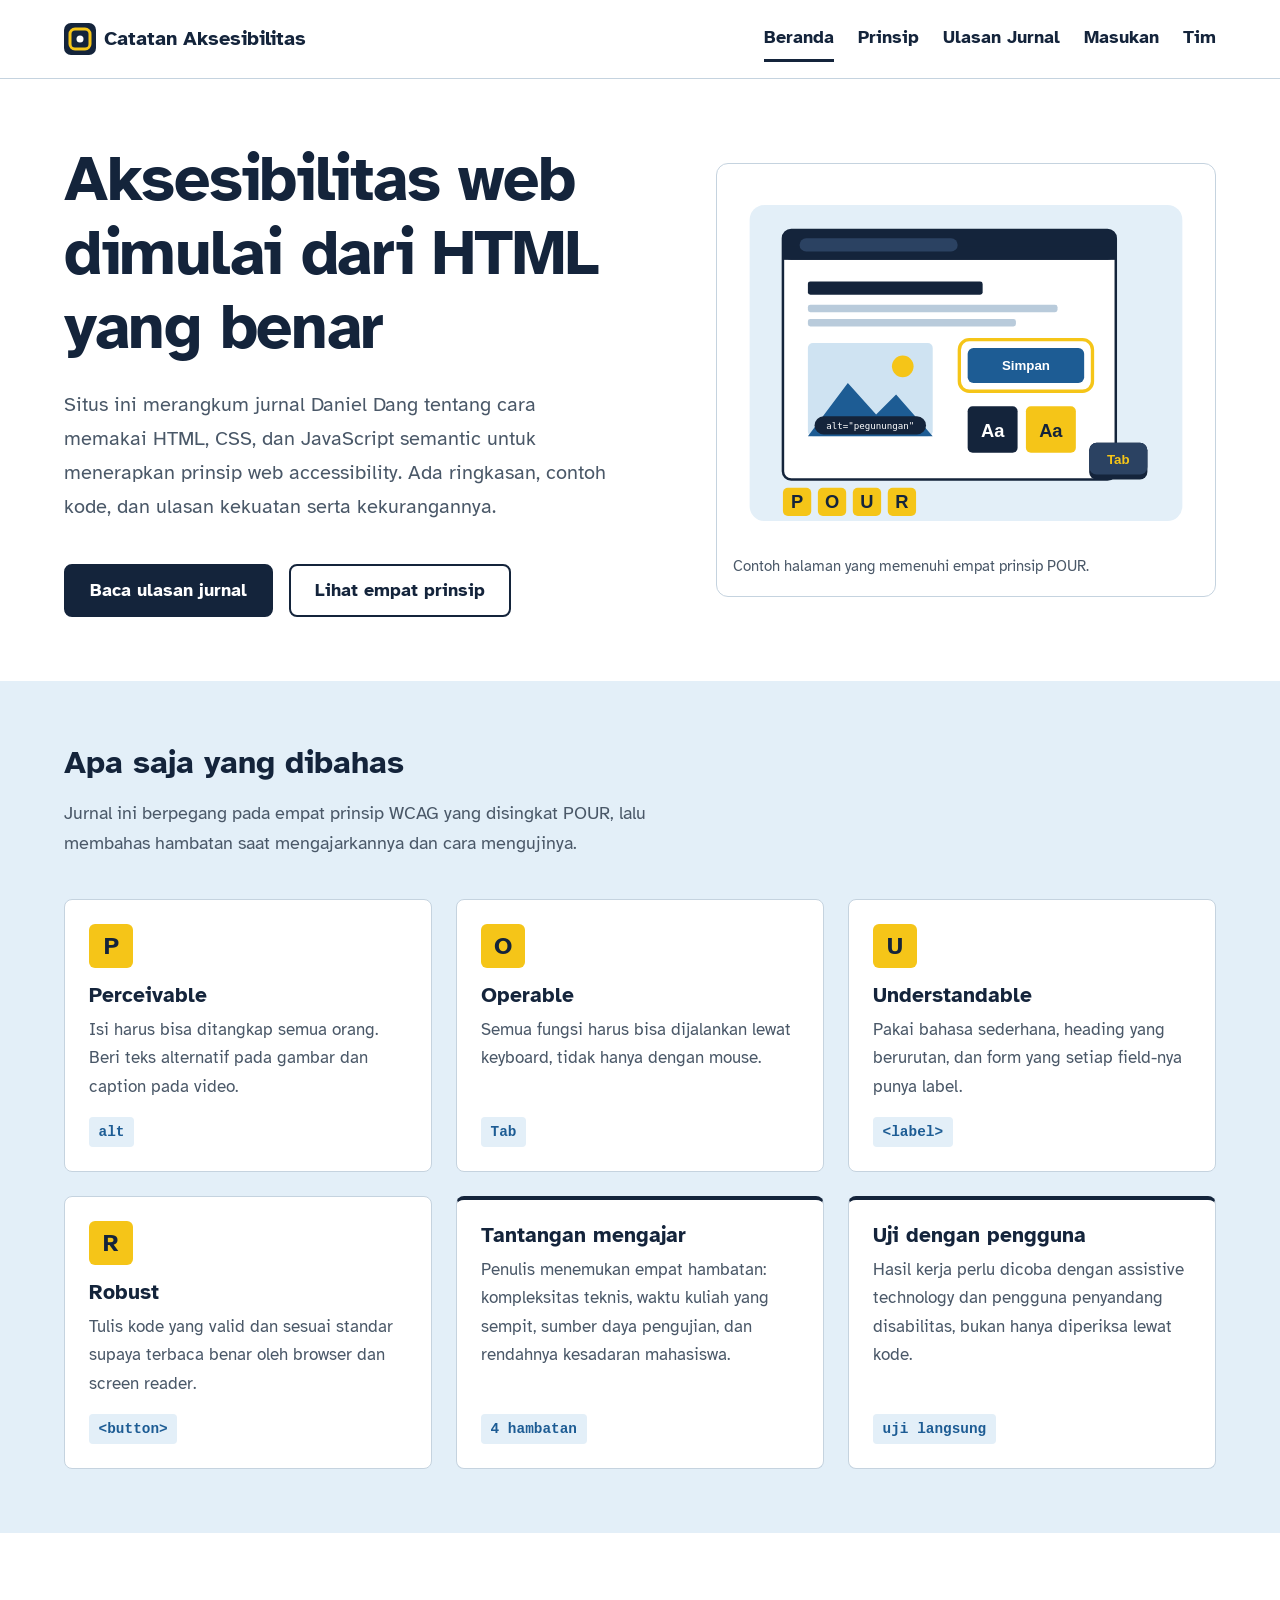
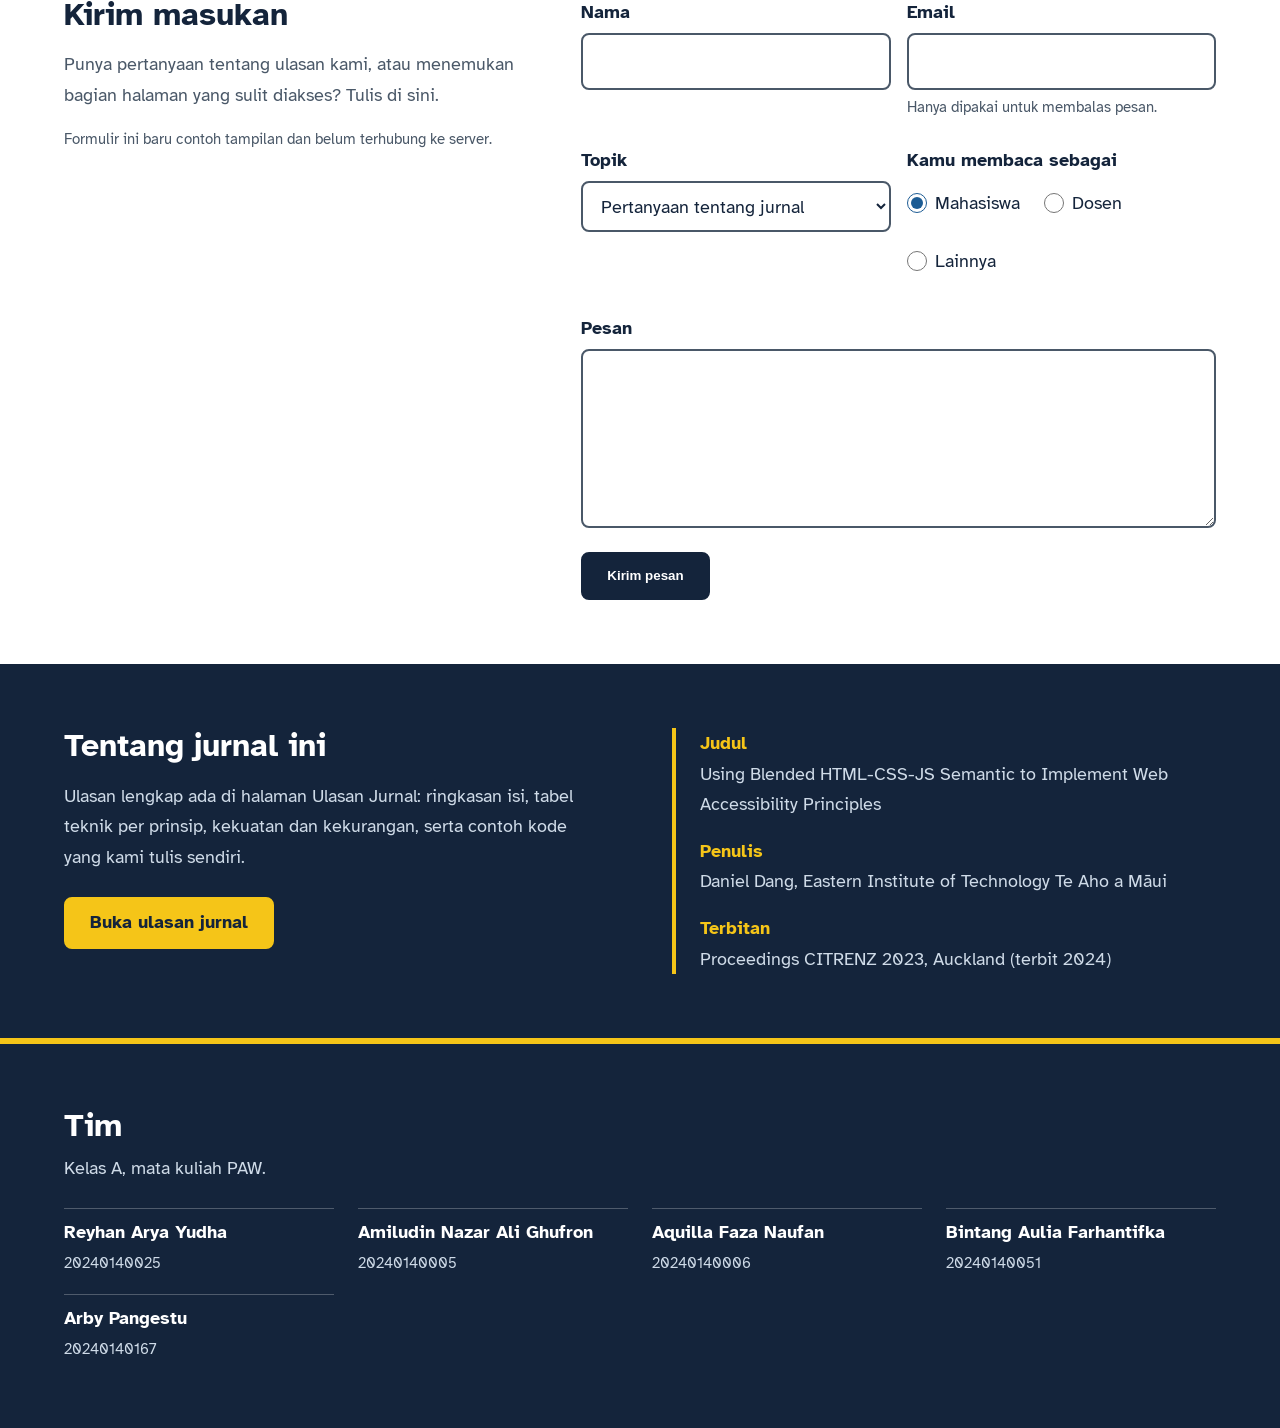
==== commit 23d307a8: "menambah form, logo, dan merapikan struktur folder (Week 3)" ====
--- a/index.html
+++ b/index.html
@@ -11,7 +11,7 @@
   <link rel="preconnect" href="https://fonts.gstatic.com" crossorigin>
   <link href="https://fonts.googleapis.com/css2?family=Atkinson+Hyperlegible:ital,wght@0,400;0,700;1,400&display=swap" rel="stylesheet">
 
-  <link rel="stylesheet" href="home.css">
+  <link rel="stylesheet" href="css/style.css">
 </head>
 <body>
 
@@ -19,13 +19,17 @@
 
   <header class="site-header">
     <div class="container header-inner">
-      <a class="brand" href="index.html">Catatan Aksesibilitas</a>
+      <a class="brand" href="index.html">
+        <img src="assets/logo.svg" width="32" height="32" alt="">
+        <span>Catatan Aksesibilitas</span>
+      </a>
 
       <nav aria-label="Navigasi utama">
         <ul class="menu">
           <li><a href="index.html" aria-current="page">Beranda</a></li>
           <li><a href="#fitur">Prinsip</a></li>
-          <li><a href="landing-jurnal.html">Ulasan Jurnal</a></li>
+          <li><a href="landing-page.html">Ulasan Jurnal</a></li>
+          <li><a href="#kontak">Masukan</a></li>
           <li><a href="#tim">Tim</a></li>
         </ul>
       </nav>
@@ -44,17 +48,18 @@
             Ada ringkasan, contoh kode, dan ulasan kekuatan serta kekurangannya.
           </p>
           <div class="aksi">
-            <a class="btn btn-utama" href="landing-jurnal.html">Baca ulasan jurnal</a>
+            <a class="btn btn-utama" href="landing-page.html">Baca ulasan jurnal</a>
             <a class="btn btn-sekunder" href="#fitur">Lihat empat prinsip</a>
           </div>
         </div>
 
-        <figure class="hero-gambar">
+        <figure class="hero-gambar hero-kartu">
           <img
-            src="hero.svg"
+            src="assets/hero.svg"
             width="560"
             height="440"
             alt="Ilustrasi halaman web dengan gambar berlabel alt, tombol berbingkai fokus kuning, contoh kontras warna, dan empat kotak huruf P, O, U, R.">
+          <figcaption>Contoh halaman yang memenuhi empat prinsip POUR.</figcaption>
         </figure>
       </div>
     </section>
@@ -108,6 +113,61 @@
             <code>uji langsung</code>
           </article>
         </div>
+      </div>
+    </section>
+
+    <section class="kontak" id="kontak" aria-labelledby="judul-kontak">
+      <div class="container kontak-inner">
+        <div class="kontak-teks">
+          <h2 id="judul-kontak">Kirim masukan</h2>
+          <p>
+            Punya pertanyaan tentang ulasan kami, atau menemukan bagian halaman
+            yang sulit diakses? Tulis di sini.
+          </p>
+          <p class="catatan">
+            Formulir ini baru contoh tampilan dan belum terhubung ke server.
+          </p>
+        </div>
+
+        <form class="form" action="#kontak" method="get">
+          <div class="field">
+            <label for="nama">Nama</label>
+            <input type="text" id="nama" name="nama" autocomplete="name" required>
+          </div>
+
+          <div class="field">
+            <label for="email">Email</label>
+            <input type="email" id="email" name="email" autocomplete="email" required aria-describedby="petunjuk-email">
+            <p class="petunjuk" id="petunjuk-email">Hanya dipakai untuk membalas pesan.</p>
+          </div>
+
+          <div class="field">
+            <label for="topik">Topik</label>
+            <select id="topik" name="topik">
+              <option value="jurnal">Pertanyaan tentang jurnal</option>
+              <option value="aksesibilitas">Masalah aksesibilitas di situs ini</option>
+              <option value="lainnya">Lainnya</option>
+            </select>
+          </div>
+
+          <fieldset class="field">
+            <legend>Kamu membaca sebagai</legend>
+            <div class="pilihan">
+              <label><input type="radio" name="peran" value="mahasiswa" checked> Mahasiswa</label>
+              <label><input type="radio" name="peran" value="dosen"> Dosen</label>
+              <label><input type="radio" name="peran" value="lainnya"> Lainnya</label>
+            </div>
+          </fieldset>
+
+          <div class="field span-2">
+            <label for="pesan">Pesan</label>
+            <textarea id="pesan" name="pesan" rows="5" required></textarea>
+          </div>
+
+          <div class="span-2">
+            <button class="btn btn-utama" type="submit">Kirim pesan</button>
+          </div>
+        </form>
       </div>
     </section>
 
@@ -120,7 +180,7 @@
             teknik per prinsip, kekuatan dan kekurangan, serta contoh kode
             yang kami tulis sendiri.
           </p>
-          <a class="btn btn-utama btn-terang" href="landing-jurnal.html">Buka ulasan jurnal</a>
+          <a class="btn btn-utama btn-terang" href="landing-page.html">Buka ulasan jurnal</a>
         </div>
 
         <dl class="info-jurnal">
--- a/css/style.css
+++ b/css/style.css
@@ -0,0 +1,696 @@
+/* ==========================================================
+   css/style.css - Stylesheet untuk Homepage (index.html)
+   Isi:
+   1. Variabel (:root)
+   2. Reset
+   3. Dasar
+   4. Komponen: tombol, header, hero, grid fitur, tentang, footer
+   5. Media query
+   ========================================================== */
+
+
+/* 1. VARIABEL ------------------------------------------------ */
+:root {
+  /* warna */
+  --c-navy: #14243b;
+  --c-blue: #1d5c94;
+  --c-sky: #e3eff8;
+  --c-yellow: #f5c518;
+  --c-white: #ffffff;
+  --c-muted: #4a5868;
+  --c-soft: #cfdbe8;
+  --c-line: #c5d3df;
+
+  /* ukuran font */
+  --fs-sm: 0.95rem;
+  --fs-base: 1.125rem;
+  --fs-lg: 1.25rem;
+  --fs-h3: 1.3rem;
+  --fs-h2: 2rem;
+  --fs-h1: 4rem;
+
+  /* jarak */
+  --space-1: 0.5rem;
+  --space-2: 1rem;
+  --space-3: 1.5rem;
+  --space-4: 2.5rem;
+  --space-5: 4rem;
+  --space-6: 6rem;
+
+  /* lain-lain */
+  --radius: 8px;
+  --container: 72rem;
+  --font: "Atkinson Hyperlegible", system-ui, -apple-system, "Segoe UI", Roboto, Arial, sans-serif;
+}
+
+
+/* 2. RESET --------------------------------------------------- */
+*,
+*::before,
+*::after {
+  margin: 0;
+  padding: 0;
+  box-sizing: border-box;
+}
+
+ul {
+  list-style: none;
+}
+
+img {
+  display: block;
+  max-width: 100%;
+  height: auto;
+}
+
+a {
+  color: inherit;
+}
+
+
+/* 3. DASAR --------------------------------------------------- */
+html {
+  -webkit-text-size-adjust: 100%;
+  text-size-adjust: 100%;
+  scroll-behavior: smooth;
+  scroll-padding-top: var(--space-4);
+}
+
+@media (prefers-reduced-motion: reduce) {
+  html {
+    scroll-behavior: auto;
+  }
+}
+
+body {
+  font-family: var(--font);
+  font-size: var(--fs-base);
+  line-height: 1.7;
+  color: var(--c-navy);
+  background: var(--c-white);
+  overflow-wrap: break-word;
+}
+
+h1,
+h2,
+h3 {
+  line-height: 1.15;
+}
+
+p + p {
+  margin-top: var(--space-2);
+}
+
+code {
+  font-family: ui-monospace, SFMono-Regular, Consolas, monospace;
+  font-size: 0.9rem;
+  overflow-wrap: anywhere;
+}
+
+.container {
+  /* env(safe-area-*) menjaga isi tidak tertutup notch saat ponsel diputar */
+  width: min(100% - 2.5rem - env(safe-area-inset-left, 0px) - env(safe-area-inset-right, 0px), var(--container));
+  margin-inline: auto;
+}
+
+:focus-visible {
+  outline: 3px solid var(--c-blue);
+  outline-offset: 3px;
+  border-radius: 2px;
+}
+
+.tentang :focus-visible,
+.site-footer :focus-visible {
+  outline-color: var(--c-yellow);
+}
+
+.skip-link {
+  position: absolute;
+  left: var(--space-2);
+  top: -5rem;
+  padding: 0.6rem 1rem;
+  background: var(--c-yellow);
+  color: var(--c-navy);
+  font-weight: 700;
+  z-index: 10;
+}
+
+.skip-link:focus {
+  top: var(--space-2);
+}
+
+
+/* 4. KOMPONEN ------------------------------------------------ */
+
+/* Tombol */
+.btn {
+  display: inline-block;
+  min-height: 3rem; /* area sentuh minimal ~44px */
+  padding: 0.85rem 1.5rem;
+  border: 2px solid var(--c-navy);
+  border-radius: var(--radius);
+  font-weight: 700;
+  text-decoration: none;
+  line-height: 1.2;
+}
+
+.btn-utama {
+  background: var(--c-navy);
+  color: var(--c-white);
+}
+
+.btn-utama:hover {
+  background: var(--c-blue);
+  border-color: var(--c-blue);
+}
+
+.btn-sekunder {
+  background: transparent;
+  color: var(--c-navy);
+}
+
+.btn-sekunder:hover {
+  background: var(--c-sky);
+}
+
+.btn-terang {
+  background: var(--c-yellow);
+  border-color: var(--c-yellow);
+  color: var(--c-navy);
+}
+
+.btn-terang:hover {
+  background: var(--c-white);
+  border-color: var(--c-white);
+}
+
+/* Header */
+.site-header {
+  border-bottom: 1px solid var(--c-line);
+}
+
+.header-inner {
+  display: flex;
+  align-items: center;
+  justify-content: space-between;
+  gap: var(--space-2) var(--space-3);
+  padding-block: var(--space-2);
+}
+
+.brand {
+  font-size: var(--fs-lg);
+  font-weight: 700;
+  text-decoration: none;
+}
+
+.menu {
+  display: flex;
+  flex-wrap: wrap;
+  gap: 0 var(--space-3);
+}
+
+.menu a {
+  display: inline-flex;
+  align-items: center;
+  min-height: 2.75rem; /* area sentuh minimal ~44px */
+  padding: 0.4rem 0;
+  border-bottom: 3px solid transparent;
+  font-weight: 700;
+  text-decoration: none;
+}
+
+.menu a:hover {
+  border-bottom-color: var(--c-yellow);
+}
+
+.menu a[aria-current="page"] {
+  border-bottom-color: var(--c-navy);
+}
+
+/* Hero */
+.hero {
+  padding-block: var(--space-5);
+  background: var(--c-white);
+}
+
+.hero-inner {
+  display: grid;
+  grid-template-columns: 1.1fr 0.9fr;
+  align-items: center;
+  gap: var(--space-4);
+}
+
+.hero-teks h1 {
+  font-size: var(--fs-h1);
+  letter-spacing: -0.02em;
+}
+
+.hero-deskripsi {
+  max-width: 34rem;
+  margin-top: var(--space-3);
+  font-size: var(--fs-lg);
+  color: var(--c-muted);
+}
+
+.aksi {
+  display: flex;
+  flex-wrap: wrap;
+  gap: var(--space-2);
+  margin-top: var(--space-4);
+}
+
+.hero-gambar img {
+  width: 100%;
+}
+
+/* Grid fitur */
+.fitur {
+  padding-block: var(--space-5);
+  background: var(--c-sky);
+}
+
+.fitur h2,
+.tentang h2,
+.site-footer h2 {
+  font-size: var(--fs-h2);
+}
+
+.pengantar {
+  max-width: 38rem;
+  margin-top: var(--space-2);
+  color: var(--c-muted);
+}
+
+.grid-fitur {
+  display: grid;
+  grid-template-columns: repeat(3, 1fr);
+  gap: var(--space-3);
+  margin-top: var(--space-4);
+}
+
+.kartu {
+  display: flex;
+  flex-direction: column;
+  align-items: flex-start;
+  padding: var(--space-3);
+  background: var(--c-white);
+  border: 1px solid var(--c-line);
+  border-radius: var(--radius);
+}
+
+.kartu:hover {
+  border-color: var(--c-blue);
+}
+
+.huruf {
+  display: grid;
+  place-items: center;
+  width: 2.75rem;
+  height: 2.75rem;
+  margin-bottom: var(--space-2);
+  border-radius: 6px;
+  background: var(--c-yellow);
+  font-size: 1.5rem;
+  font-weight: 700;
+  line-height: 1;
+}
+
+.kartu h3 {
+  margin-bottom: var(--space-1);
+  font-size: var(--fs-h3);
+}
+
+.kartu p {
+  flex: 1;
+  color: var(--c-muted);
+  font-size: 1.05rem;
+}
+
+.kartu code {
+  margin-top: var(--space-2);
+  padding: 0.15rem 0.6rem;
+  border-radius: 4px;
+  background: var(--c-sky);
+  color: var(--c-blue);
+  font-weight: 700;
+}
+
+/* dua kartu terakhir tidak punya huruf, jadi diberi garis atas sebagai penanda */
+.kartu-beda {
+  border-top: 4px solid var(--c-navy);
+}
+
+/* Tentang jurnal */
+.tentang {
+  padding-block: var(--space-5);
+  background: var(--c-navy);
+  color: var(--c-white);
+}
+
+.tentang-inner {
+  display: grid;
+  grid-template-columns: 1fr 1fr;
+  gap: var(--space-5);
+  align-items: start;
+}
+
+.tentang p {
+  margin: var(--space-2) 0 var(--space-3);
+  color: var(--c-soft);
+}
+
+.info-jurnal {
+  padding-left: var(--space-3);
+  border-left: 4px solid var(--c-yellow);
+}
+
+.info-jurnal dt {
+  margin-top: var(--space-2);
+  font-weight: 700;
+  color: var(--c-yellow);
+}
+
+.info-jurnal dt:first-child {
+  margin-top: 0;
+}
+
+.info-jurnal dd {
+  color: var(--c-soft);
+}
+
+/* Footer */
+.site-footer {
+  padding-block: var(--space-5);
+  background: var(--c-navy);
+  color: var(--c-soft);
+  border-top: 6px solid var(--c-yellow);
+}
+
+.site-footer h2 {
+  color: var(--c-white);
+}
+
+.kelas {
+  margin-top: var(--space-1);
+}
+
+.anggota {
+  display: grid;
+  grid-template-columns: repeat(auto-fit, minmax(min(16rem, 100%), 1fr));
+  gap: var(--space-2) var(--space-3);
+  margin-top: var(--space-3);
+}
+
+.anggota li {
+  padding-top: var(--space-1);
+  border-top: 1px solid rgba(255, 255, 255, 0.25);
+}
+
+.nama {
+  display: block;
+  color: var(--c-white);
+  font-weight: 700;
+}
+
+.nim {
+  font-size: var(--fs-sm);
+}
+
+
+/* 5. MEDIA QUERY --------------------------------------------- */
+
+/* Tablet dan layar lebih kecil dari 64rem (1024px) */
+@media (max-width: 64rem) {
+  :root {
+    --fs-h1: 3.25rem;
+  }
+
+  .grid-fitur {
+    grid-template-columns: repeat(2, 1fr);
+  }
+}
+
+/* Layar lebih kecil dari 50rem (800px): hero dan bagian tentang menumpuk */
+@media (max-width: 50rem) {
+  :root {
+    --fs-h1: 2.75rem;
+    --fs-h2: 1.75rem;
+    --space-5: 3rem;
+  }
+
+  .hero-inner,
+  .tentang-inner {
+    grid-template-columns: 1fr;
+  }
+
+  .tentang-inner {
+    gap: var(--space-4);
+  }
+
+  .hero-gambar {
+    max-width: 30rem;
+  }
+}
+
+/* Ponsel: layar lebih kecil dari 36rem (576px) */
+@media (max-width: 36rem) {
+  :root {
+    --fs-base: 1.05rem;
+    --fs-lg: 1.15rem;
+    --fs-h1: 2.25rem;
+    --fs-h2: 1.6rem;
+  }
+
+  .header-inner {
+    flex-direction: column;
+    align-items: flex-start;
+  }
+
+  .menu {
+    gap: 0 var(--space-2);
+  }
+
+  .grid-fitur {
+    grid-template-columns: 1fr;
+  }
+
+  .aksi {
+    flex-direction: column;
+  }
+
+  .btn {
+    width: 100%;
+    text-align: center;
+  }
+}
+
+
+/* Layar sangat kecil: di bawah 22.5rem (360px), termasuk ponsel lipat saat tertutup */
+@media (max-width: 22.5rem) {
+  :root {
+    --fs-base: 1rem;
+    --fs-h1: 1.9rem;
+    --fs-h2: 1.45rem;
+    --fs-h3: 1.15rem;
+  }
+
+  .container {
+    width: min(100% - 2rem - env(safe-area-inset-left, 0px) - env(safe-area-inset-right, 0px), var(--container));
+  }
+
+  .btn {
+    padding-inline: 1rem;
+  }
+
+  .kartu {
+    padding: var(--space-2);
+  }
+}
+
+/* Layar sangat lebar: 90rem (1440px) ke atas */
+@media (min-width: 90rem) {
+  :root {
+    --container: 80rem;
+    --fs-h1: 4.75rem;
+  }
+}
+
+/* Ponsel diputar (landscape): tinggi layar pendek, kurangi jarak vertikal */
+@media (max-height: 30rem) and (orientation: landscape) {
+  .hero,
+  .fitur,
+  .tentang,
+  .site-footer {
+    padding-block: var(--space-4);
+  }
+
+  html {
+    scroll-padding-top: var(--space-2);
+  }
+}
+
+/* Perangkat sentuh tanpa hover: matikan efek hover yang bisa "menempel" */
+@media (hover: none) {
+  .kartu:hover {
+    border-color: var(--c-line);
+  }
+}
+
+
+/* ==========================================================
+   6. TAMBAHAN WEEK 3: logo, kartu hero, form
+   ========================================================== */
+
+/* Logo di header (Flexbox) */
+.brand {
+  display: inline-flex;
+  align-items: center;
+  gap: var(--space-1);
+}
+
+/* Hero: gambar tampil sebagai kartu di samping teks (Grid ada di .hero-inner) */
+.hero-kartu {
+  padding: var(--space-2);
+  background: var(--c-white);
+  border: 1px solid var(--c-line);
+  border-radius: 12px;
+}
+
+.hero-kartu figcaption {
+  margin-top: var(--space-1);
+  font-size: var(--fs-sm);
+  color: var(--c-muted);
+}
+
+/* Form */
+.kontak {
+  padding-block: var(--space-5);
+  background: var(--c-white);
+}
+
+.kontak h2 {
+  font-size: var(--fs-h2);
+}
+
+.kontak-inner {
+  display: grid;
+  grid-template-columns: 1fr 1.4fr;
+  gap: var(--space-5);
+  align-items: start;
+}
+
+.kontak-teks p {
+  margin-top: var(--space-2);
+  color: var(--c-muted);
+}
+
+.kontak-teks .catatan {
+  font-size: var(--fs-sm);
+}
+
+.form {
+  display: grid;
+  grid-template-columns: 1fr 1fr;
+  gap: var(--space-3) var(--space-2);
+}
+
+.span-2 {
+  grid-column: 1 / -1;
+}
+
+.field label,
+.field legend {
+  display: block;
+  margin-bottom: 0.35rem;
+  font-weight: 700;
+}
+
+fieldset.field {
+  border: 0;
+  min-width: 0;
+}
+
+.petunjuk {
+  margin-top: 0.35rem;
+  font-size: var(--fs-sm);
+  color: var(--c-muted);
+}
+
+input[type="text"],
+input[type="email"],
+select,
+textarea {
+  display: block;
+  width: 100%;
+  min-height: 3rem;
+  padding: 0.7rem 0.85rem;
+  font: inherit;
+  color: var(--c-navy);
+  background: var(--c-white);
+  border: 2px solid var(--c-muted);
+  border-radius: var(--radius);
+}
+
+textarea {
+  resize: vertical;
+}
+
+/* Focus state: batas biru + lingkaran halo, tetap terlihat di mode kontras tinggi */
+input[type="text"]:focus,
+input[type="email"]:focus,
+select:focus,
+textarea:focus {
+  border-color: var(--c-blue);
+  box-shadow: 0 0 0 4px rgba(29, 92, 148, 0.3);
+  outline: 3px solid transparent;
+}
+
+input:user-invalid,
+textarea:user-invalid {
+  border-color: #9a3b2e;
+}
+
+/* Pilihan radio (Flexbox) */
+.pilihan {
+  display: flex;
+  flex-wrap: wrap;
+  gap: var(--space-1) var(--space-3);
+}
+
+.pilihan label {
+  display: inline-flex;
+  align-items: center;
+  gap: 0.5rem;
+  min-height: 2.75rem;
+  font-weight: 400;
+  cursor: pointer;
+}
+
+.pilihan input {
+  width: 1.25rem;
+  height: 1.25rem;
+  accent-color: var(--c-blue);
+}
+
+.pilihan input:focus-visible {
+  outline: 3px solid var(--c-blue);
+  outline-offset: 3px;
+}
+
+/* Media query untuk bagian baru: satu kolom di tablet kecil dan ponsel */
+@media (max-width: 50rem) {
+  .kontak-inner {
+    grid-template-columns: 1fr;
+    gap: var(--space-4);
+  }
+}
+
+@media (max-width: 36rem) {
+  .form {
+    grid-template-columns: 1fr;
+  }
+
+  .form .btn {
+    width: 100%;
+  }
+}
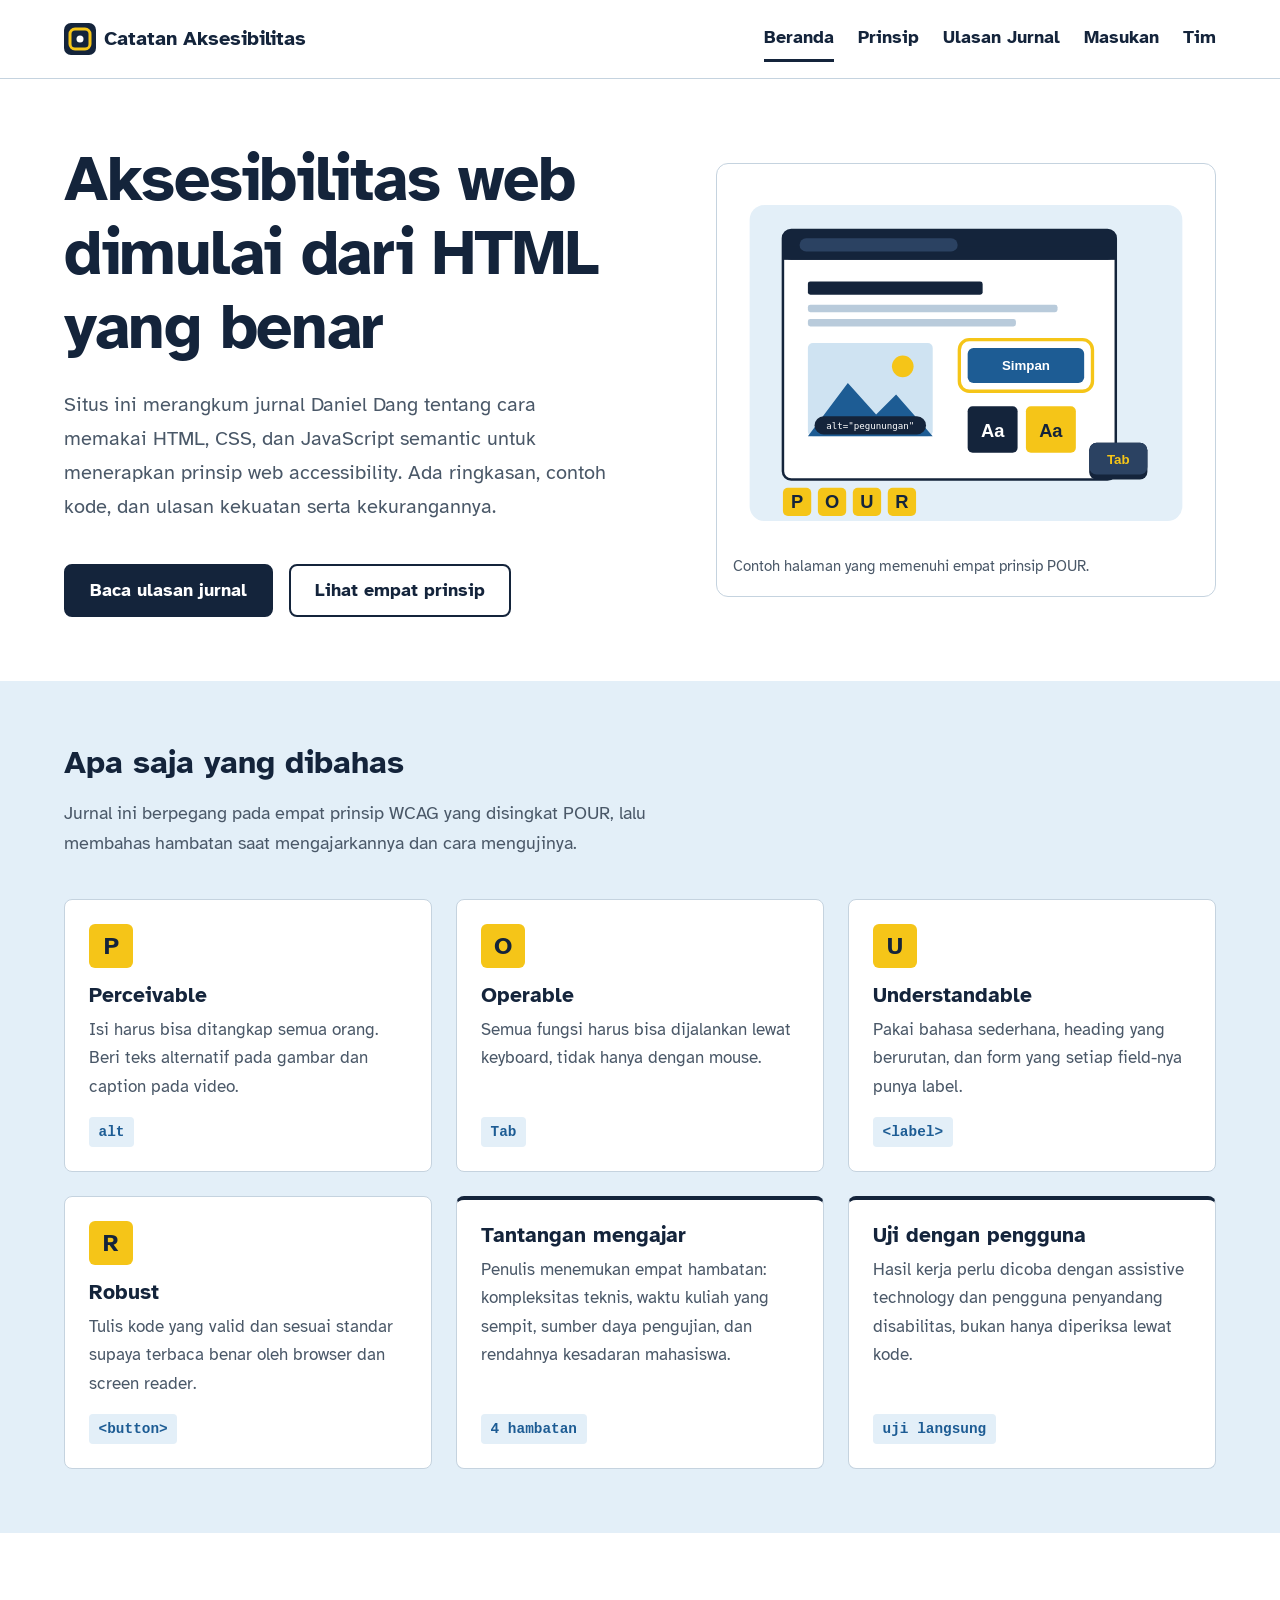
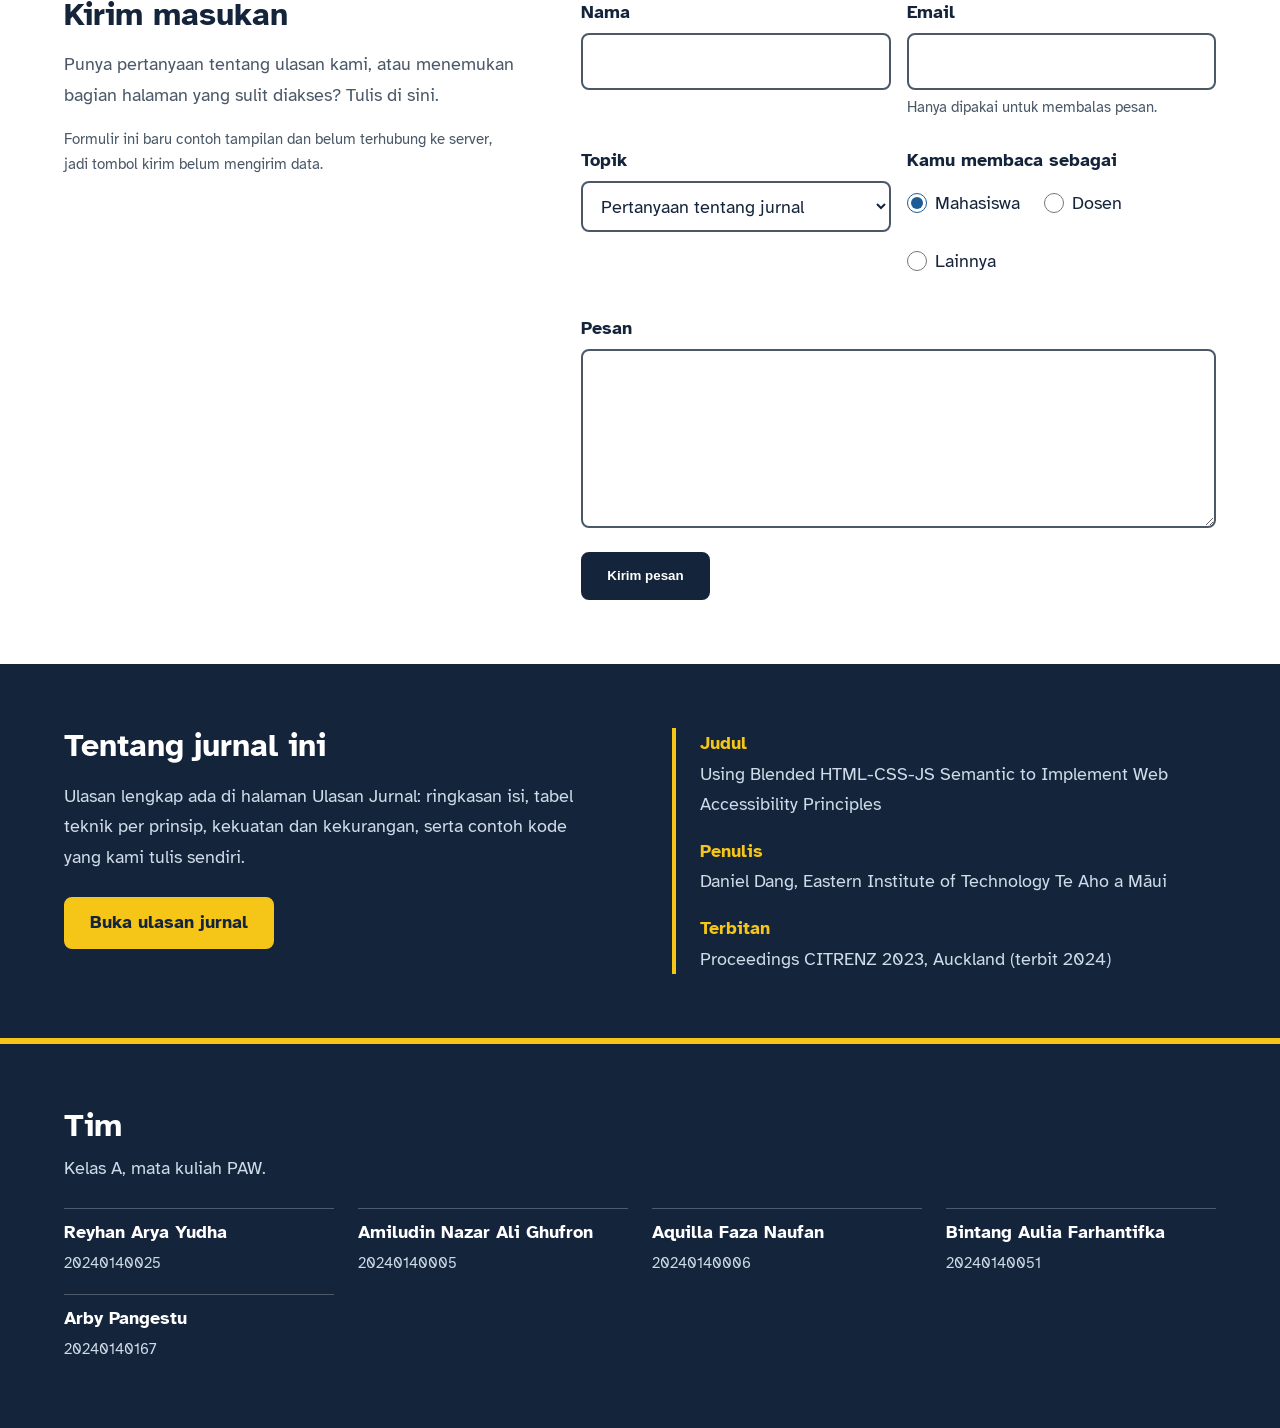
==== commit b75c841e: "memperbaiki pada bagian form" ====
--- a/index.html
+++ b/index.html
@@ -125,11 +125,12 @@
             yang sulit diakses? Tulis di sini.
           </p>
           <p class="catatan">
-            Formulir ini baru contoh tampilan dan belum terhubung ke server.
-          </p>
-        </div>
-
-        <form class="form" action="#kontak" method="get">
+            Formulir ini baru contoh tampilan dan belum terhubung ke server,
+            jadi tombol kirim belum mengirim data.
+          </p>
+        </div>
+
+        <form class="form">
           <div class="field">
             <label for="nama">Nama</label>
             <input type="text" id="nama" name="nama" autocomplete="name" required>
@@ -166,6 +167,7 @@
 
           <div class="span-2">
             <button class="btn btn-utama" type="submit">Kirim pesan</button>
+            <p class="status-pesan" id="status-pesan" role="status" aria-live="polite" hidden></p>
           </div>
         </form>
       </div>
@@ -210,5 +212,22 @@
     </div>
   </footer>
 
+
+  <script>
+    const form = document.querySelector('.form');
+    const statusPesan = document.querySelector('#status-pesan');
+
+    form.addEventListener('submit', function (event) {
+      event.preventDefault();
+
+      if (!form.checkValidity()) {
+        form.reportValidity();
+        return;
+      }
+
+      statusPesan.hidden = false;
+      statusPesan.textContent = 'Pesan berhasil dikirim! (Simulasi, belum terhubung ke server.)';
+    });
+  </script>
 </body>
 </html>
--- a/css/style.css
+++ b/css/style.css
@@ -592,6 +592,16 @@
   display: grid;
   grid-template-columns: 1fr 1fr;
   gap: var(--space-3) var(--space-2);
+}
+
+.status-pesan {
+  margin-top: var(--space-2);
+  padding: 0.75rem 1rem;
+  border-left: 4px solid var(--c-blue);
+  border-radius: var(--radius);
+  background: var(--c-sky);
+  color: var(--c-navy);
+  font-weight: 700;
 }
 
 .span-2 {
